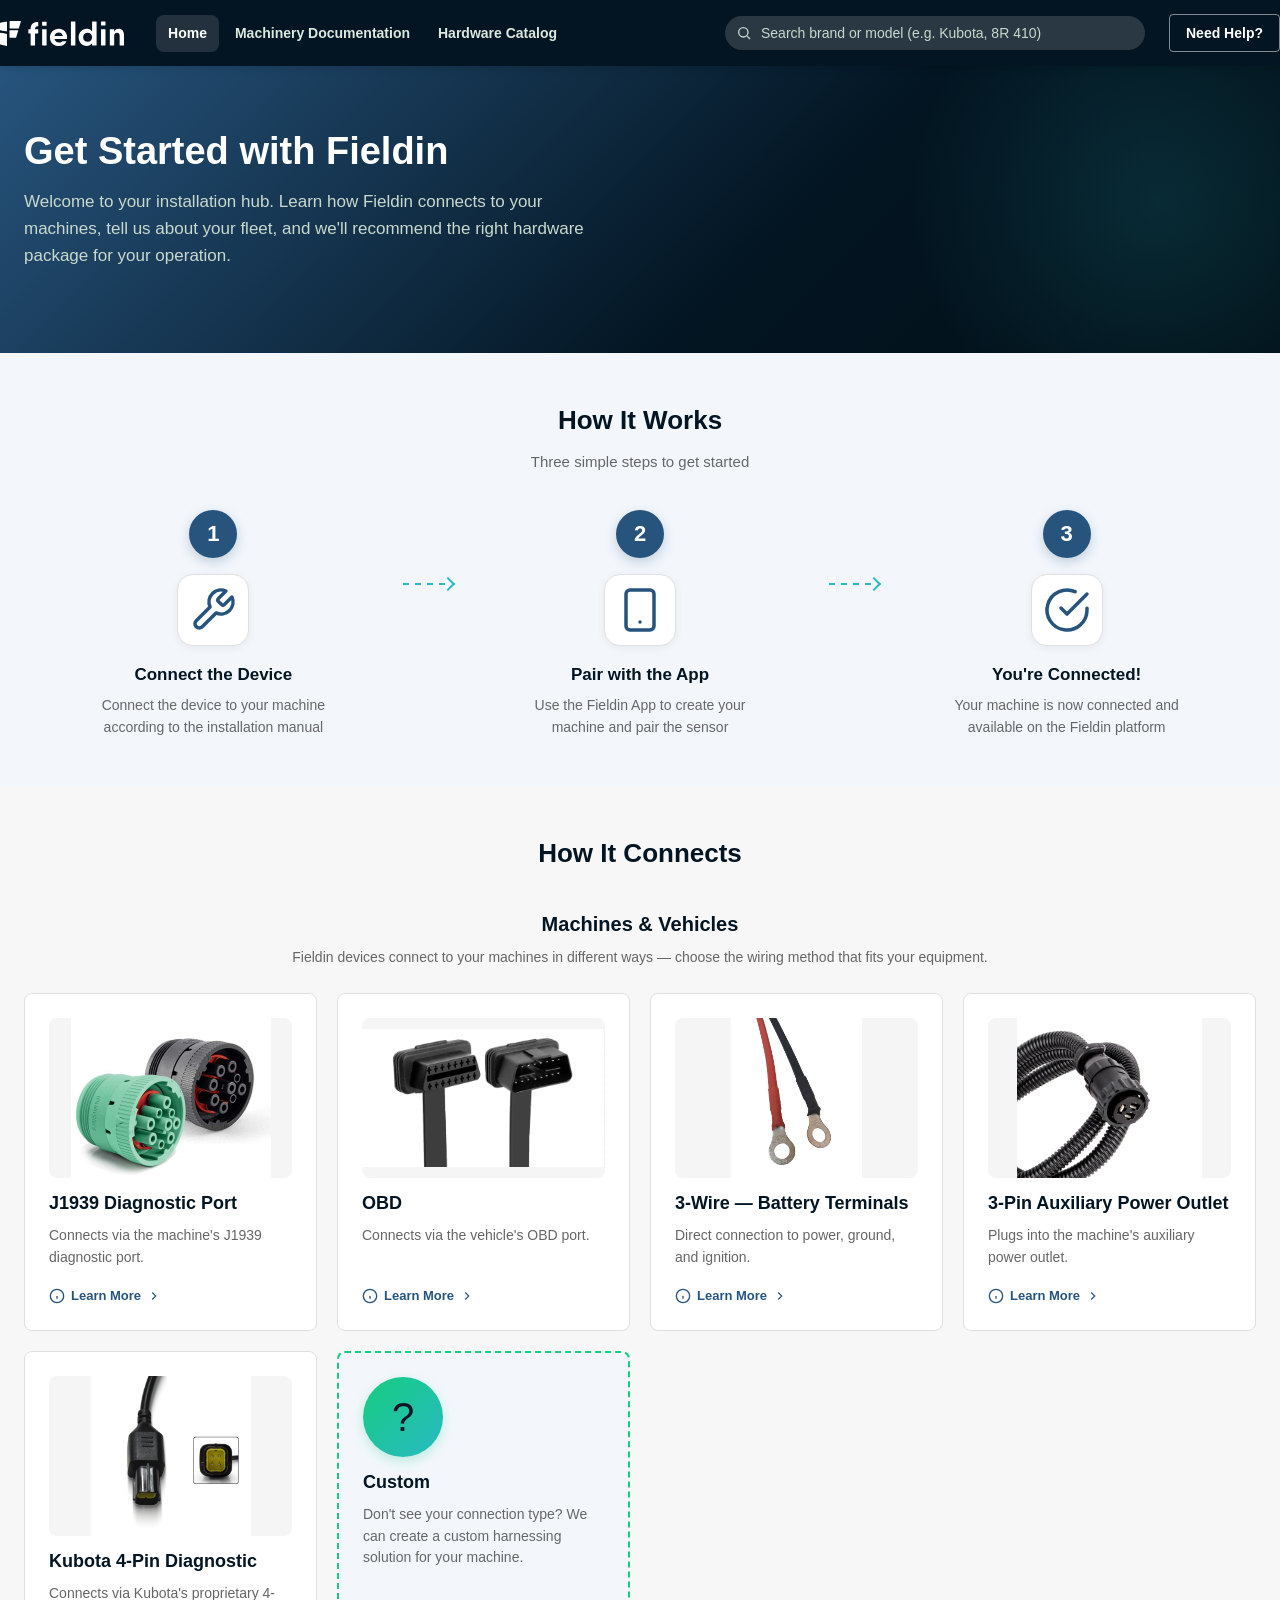
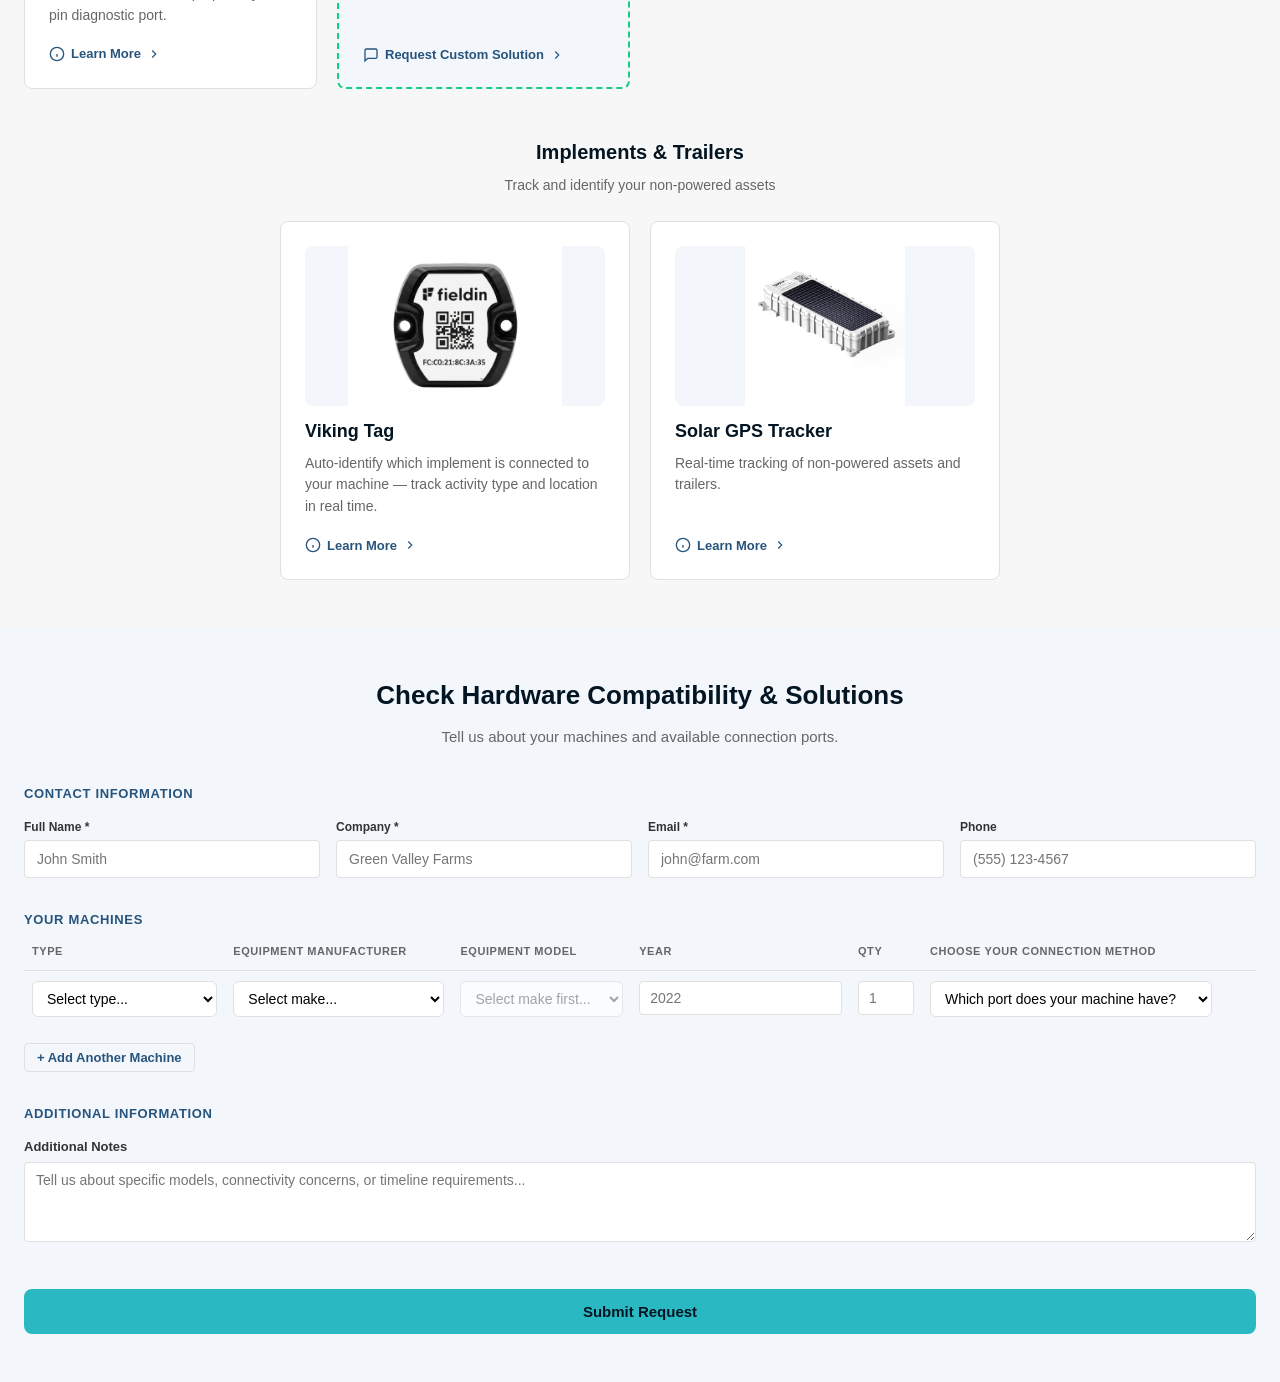
==== index.html @ 09215a30 "Deploy 2026-08-06" ====
<!doctype html>
<html lang="en">
  <head>
    <meta charset="UTF-8" />
    <link rel="icon" type="image/svg+xml" href="/favicon.svg" />
    <meta name="viewport" content="width=device-width, initial-scale=1.0" />
    <title>Fieldin Self-Service Installation Portal</title>
    <script type="module" crossorigin src="/assets/index-wbf72F1X.js"></script>
    <link rel="stylesheet" crossorigin href="/assets/index-AJ3WdPiN.css">
  </head>
  <body>
    <div id="root"></div>
  </body>
</html>
---- assets/index-AJ3WdPiN.css ----
:root{--green-900:#031522;--green-700:#27547d;--green-600:#234769;--green-500:#15cd80;--green-100:#f3f7fc;--amber-500:#2ab9c3;--amber-600:#1f98a1;--on-accent:#031522;--bg:#f7f7f7;--card:#fff;--border:#e0e0e0;--text:#333;--text-light:#666;--danger:#f74d56;--warning-bg:#fdecd3;--warning-border:#f6b34e;--warning-text:#523c1a;--success-bg:#e5fcf3;--neutral-tag-bg:#f0f0f0;--neutral-tag-text:#4d4d4d;--radius:4px;--pill-radius:12px;--page-max-width:1500px;--font-book:"LL Circular Book Web", -apple-system, BlinkMacSystemFont, "Segoe UI", Roboto, Helvetica, Arial, sans-serif;--font-medium:"LL Circular Medium Web", -apple-system, BlinkMacSystemFont, "Segoe UI", Roboto, Helvetica, Arial, sans-serif;--font-bold:"LL Circular Bold Web", -apple-system, BlinkMacSystemFont, "Segoe UI", Roboto, Helvetica, Arial, sans-serif}*{box-sizing:border-box}body{font-family:var(--font-book);background:var(--bg);color:var(--text);margin:0;line-height:1.5}h1,h2,h3,h4{font-family:var(--font-bold)}a{color:inherit;text-decoration:none}img,svg{max-width:100%;display:block}button{font-family:var(--font-medium);cursor:pointer}.container{max-width:var(--page-max-width);width:100%;margin:0 auto;padding:0 24px}.hero-inner{max-width:var(--page-max-width);margin:0 auto}header.site{z-index:50;background:var(--green-900);color:#fff;position:sticky;top:0;box-shadow:0 2px 8px #0000001f}.site-bar{align-items:center;gap:24px;padding:14px 0;display:flex}.logo{letter-spacing:.2px;white-space:nowrap;cursor:pointer;align-items:center;gap:10px;font-size:19px;font-weight:700;display:flex}.logo .logo-mark{flex:none;width:auto;height:25px}.logo-subtitle{opacity:.75;font-size:14px;font-weight:400}.nav-links{flex:none;gap:4px;margin-left:8px;display:flex}.nav-links a{color:#dce9df;border-radius:8px;padding:8px 12px;font-size:14px;font-weight:600}.nav-links a:hover,.nav-links a.active{color:#fff;background:#ffffff1f}.site-search{flex:1;max-width:420px;margin-left:auto;position:relative}.site-search input{color:#fff;background:#ffffff26;border:none;border-radius:20px;width:100%;padding:9px 14px 9px 36px;font-size:14px}.site-search input::placeholder{color:#c9d9cd}.site-search input:focus{outline:2px solid var(--amber-500);color:var(--text);background:#fff}.site-search svg{stroke:#c9d9cd;width:16px;height:16px;position:absolute;top:9px;left:11px}.btn{border-radius:var(--radius);border:none;align-items:center;gap:6px;padding:10px 16px;font-size:14px;font-weight:700;display:inline-flex}.btn-primary{background:var(--amber-500);color:var(--on-accent)}.btn-primary:hover{background:var(--amber-600)}.btn-outline{color:#fff;background:0 0;border:1.5px solid #ffffff80}.btn-outline:hover{background:#ffffff1f}.btn-secondary{background:var(--green-100);color:var(--green-900)}.btn-secondary:hover{background:#d4ebdd}.btn-ghost{color:var(--green-700);border:1.5px solid var(--border);background:0 0}.btn-ghost:hover{background:var(--green-100)}.btn-sm{padding:6px 12px;font-size:13px}.btn-block{justify-content:center;width:100%}main{min-height:70vh}.hero{background:linear-gradient(135deg, var(--green-700), var(--green-900));color:#fff;padding:52px 0 40px}.hero h1{margin:0 0 10px;font-size:32px}.hero p{color:#dce9df;max-width:640px;margin:0 0 22px;font-size:16px}.chip-row{flex-wrap:wrap;gap:8px;margin-top:22px;display:flex}.chip{color:#fff;cursor:pointer;background:#ffffff24;border:1px solid #ffffff4d;border-radius:20px;padding:7px 14px;font-size:13px;font-weight:600}.chip.active{background:var(--amber-500);color:var(--on-accent);border-color:var(--amber-500)}.chip:hover{background:#ffffff3d}.chip.active:hover{background:var(--amber-600)}.filters-section{padding:22px 0 6px}.filter-group{margin-bottom:14px}.filter-label{text-transform:uppercase;letter-spacing:.06em;color:var(--text-light);margin-bottom:8px;font-size:12px;font-weight:700}.chip-row-light{flex-wrap:wrap;gap:8px;display:flex}.chip-light{background:var(--neutral-tag-bg);border:1px solid var(--border);color:var(--text);cursor:pointer;border-radius:20px;padding:7px 14px;font-size:13px;font-weight:600}.chip-light.active{background:var(--green-700);color:#fff;border-color:var(--green-700)}.chip-light:hover{background:#e0e0e0}.chip-light.active:hover{background:var(--green-600)}.result-count{color:var(--text-light);margin:6px 0 16px;font-size:14px}.grid{grid-template-columns:repeat(auto-fill,minmax(240px,1fr));gap:18px;width:100%;padding-bottom:48px;display:grid}.card{background:var(--card);border:1px solid var(--border);border-radius:var(--radius);flex-direction:column;transition:box-shadow .15s,transform .15s;display:flex;overflow:hidden}.card:hover{transform:translateY(-2px);box-shadow:0 6px 18px #173c2a1f}.card-img{background:var(--green-100);padding:10px}.card-img img,.m-hero-img img,.diagram-box img{border-radius:calc(var(--radius) - 2px);object-fit:cover;width:100%;height:auto}.card-img img{max-height:160px}.card-body{flex-direction:column;flex:1;gap:8px;padding:14px 16px 16px;display:flex}.brand-cat{flex-wrap:wrap;gap:6px;display:flex}.badge{border-radius:var(--pill-radius);background:var(--green-100);color:var(--green-700);padding:3px 9px;font-size:11px;font-weight:700;display:inline-block}.badge.cat{background:var(--neutral-tag-bg);color:var(--neutral-tag-text)}.card h3{margin:2px 0 0;font-size:16.5px}.card .years{color:var(--text-light);font-size:13px}.unit-icons{color:var(--text-light);gap:10px;margin-top:2px;font-size:12px;display:flex}.unit-icons span{align-items:center;gap:4px;display:flex}.card-cta{margin-top:auto;padding-top:8px}.empty-state{text-align:center;color:var(--text-light);padding:60px 20px}.breadcrumb{color:var(--text-light);padding:16px 0 0;font-size:13px}.breadcrumb a:hover{color:var(--green-700);text-decoration:underline}.m-hero{flex-wrap:wrap;gap:28px;padding:20px 0 8px;display:flex}.m-hero-img{background:var(--green-100);border-radius:var(--radius);flex:0 0 320px;padding:14px}.m-hero-info{flex:1;min-width:280px}.m-hero-info h1{margin:6px 0 4px;font-size:28px}.m-hero-info .sub{color:var(--text-light);margin-bottom:14px;font-size:14px}.spec-table{border-collapse:collapse;width:100%;font-size:14px}.spec-table td{border-bottom:1px solid var(--border);padding:6px 0}.spec-table td:first-child{color:var(--text-light);width:44%}.spec-table td:last-child{font-weight:600}.wizard{margin:30px 0 4px}.wizard-steps{align-items:flex-start;display:flex}.wizard-step{flex-direction:column;flex:1;align-items:center;display:flex;position:relative}.wizard-step.clickable{cursor:pointer}.wizard-step .line{background:var(--border);z-index:1;width:100%;height:2px;position:absolute;top:17px;left:-50%}.wizard-step:first-child .line{display:none}.wizard-step.done .line,.wizard-step.active .line{background:var(--green-700)}.wizard-step .circle{border:2px solid var(--border);width:34px;height:34px;color:var(--text-light);z-index:2;background:#fff;border-radius:50%;justify-content:center;align-items:center;font-size:14px;font-weight:700;transition:background .15s,border-color .15s;display:flex}.wizard-step.done .circle{background:var(--green-700);border-color:var(--green-700);color:#fff}.wizard-step.active .circle{background:var(--amber-500);border-color:var(--amber-500);color:var(--on-accent)}.wizard-step.clickable:hover .circle{box-shadow:0 0 0 4px #27547d26}.wizard-step .label{color:var(--text-light);text-align:center;max-width:130px;font-size:12.5px;font-family:var(--font-medium);margin-top:8px}.wizard-step.active .label,.wizard-step.done .label{color:var(--text);font-weight:700}.wizard-actions{border-top:1px solid var(--border);justify-content:space-between;align-items:center;gap:12px;margin-top:26px;padding-top:18px;display:flex}.complete-banner{background:var(--success-bg);border:1px solid var(--green-500);color:#07442b;border-radius:var(--radius);align-items:center;gap:10px;margin-bottom:18px;padding:13px 16px;font-size:15px;font-weight:700;display:flex}.led-dot{vertical-align:middle;border-radius:50%;width:10px;height:10px;margin-right:7px;display:inline-block}.led-blink{animation:1.1s infinite ledblink}@keyframes ledblink{50%{opacity:.18}}.machine-context{background:var(--card);border:1px solid var(--border);border-radius:var(--radius);flex-wrap:wrap;justify-content:space-between;align-items:center;gap:10px;margin-top:18px;padding:12px 16px;display:flex}.machine-context .mc-info{flex-wrap:wrap;align-items:center;gap:12px;display:flex}.machine-context .mc-thumb{border-radius:var(--radius);background:var(--green-100);flex:none;width:56px;height:56px;overflow:hidden}.machine-context .mc-thumb img{object-fit:cover;width:100%;height:100%;display:block}.machine-context .mc-thumb svg{width:100%;height:100%}.machine-context h2{margin:0;font-size:16px}.machine-context .change-link{color:var(--green-700);border:1.5px solid var(--border);cursor:pointer;background:0 0;border-radius:8px;padding:6px 12px;font-size:13px;font-weight:700}.machine-context .change-link:hover{background:var(--green-100)}.step-panel{padding:24px 0 40px}.step-panel h2{align-items:center;gap:10px;margin:0 0 4px;font-size:20px;display:flex}.step-num{background:var(--green-700);color:#fff;border-radius:50%;flex:none;justify-content:center;align-items:center;width:26px;height:26px;font-size:13px;display:inline-flex}.step-desc{color:var(--text-light);max-width:680px;margin-bottom:18px;font-size:14.5px}.diagram-wrap{flex-wrap:wrap;gap:24px;display:flex}.diagram-box{background:var(--card);border:1px solid var(--border);border-radius:var(--radius);flex:0 0 380px;padding:12px}.diagram-caption{color:var(--text-light);text-align:center;margin-top:6px;font-size:12px}.info-panel{flex:1;min-width:260px}table.detail-tbl{border-collapse:collapse;width:100%;margin-bottom:16px;font-size:14px}table.detail-tbl th{text-align:left;text-transform:uppercase;color:var(--text-light);border-bottom:2px solid var(--border);padding:6px 10px;font-size:12px}table.detail-tbl td{border-bottom:1px solid var(--border);vertical-align:top;padding:9px 10px}.note-box{background:var(--green-100);border-left:4px solid var(--green-700);border-radius:var(--radius);margin-top:10px;padding:10px 14px;font-size:13.5px}.note-box.warn{background:var(--warning-bg);border-left-color:var(--warning-border)}.unit-toggle{gap:8px;margin-bottom:16px;display:flex}.unit-toggle button{border-radius:var(--radius);border:1.5px solid var(--border);color:var(--text-light);background:#fff;padding:9px 16px;font-size:13.5px;font-weight:700}.unit-toggle button.active{background:var(--green-700);border-color:var(--green-700);color:#fff}.mount-cards{grid-template-columns:repeat(auto-fit,minmax(220px,1fr));gap:14px;display:grid}.mount-card{background:var(--card);border:1px solid var(--border);border-radius:var(--radius);padding:14px 16px}.mount-card h4{text-transform:uppercase;color:var(--green-700);letter-spacing:.03em;margin:0 0 6px;font-size:13px}.mount-card p{margin:0;font-size:14px}.cloud-steps{counter-reset:cs;max-width:720px;margin:0;padding:0;list-style:none}.cloud-steps li{counter-increment:cs;border-left:2px solid var(--border);margin-left:14px;padding:0 0 26px 46px;position:relative}.cloud-steps li:last-child{border-left-color:#0000;padding-bottom:0}.cloud-steps li:before{content:counter(cs);background:var(--amber-500);width:28px;height:28px;color:var(--on-accent);border-radius:50%;justify-content:center;align-items:center;font-size:13px;font-weight:800;display:flex;position:absolute;top:0;left:-15px}.cloud-steps h4{margin:0 0 4px;font-size:15px}.cloud-steps p{color:var(--text-light);margin:0;font-size:14px}.issues-list{flex-direction:column;gap:10px;margin:14px 0 20px;display:flex}.issue-item{background:var(--card);border:1px solid var(--border);border-radius:var(--radius);padding:12px 14px;font-size:14px}.issue-item .meta{color:var(--text-light);margin-top:4px;font-size:12px}.issue-tag{border-radius:var(--pill-radius);background:var(--warning-bg);color:var(--warning-text);margin-right:6px;padding:2px 8px;font-size:11px;font-weight:700;display:inline-block}.overlay{z-index:100;background:#141e1480;justify-content:center;align-items:flex-start;padding:40px 16px;display:none;position:fixed;inset:0;overflow:auto}.overlay.open{display:flex}.modal{background:#fff;border-radius:8px;width:100%;max-width:520px;padding:26px 28px 28px;position:relative}.modal h3{margin:0 0 4px;font-size:19px}.modal .sub{color:var(--text-light);margin-bottom:18px;font-size:13.5px}.form-row{margin-bottom:14px}.form-row label{color:var(--text);margin-bottom:5px;font-size:13px;font-weight:700;display:block}.form-row select,.form-row input,.form-row textarea{border:1.5px solid var(--border);border-radius:var(--radius);width:100%;padding:9px 11px;font-family:inherit;font-size:14px}.form-row textarea{resize:vertical;min-height:80px}.modal-actions{justify-content:flex-end;gap:10px;margin-top:20px;display:flex}.close-x{color:var(--text-light);cursor:pointer;background:0 0;border:none;font-size:20px;position:absolute;top:16px;right:18px}.success-banner{background:var(--success-bg);border:1px solid var(--green-500);color:#07442b;border-radius:var(--radius);margin-bottom:14px;padding:10px 14px;font-size:14px}footer{background:var(--green-900);color:#c9d9cd;margin-top:40px;padding:26px 0;font-size:13px}footer .container{flex-wrap:wrap;justify-content:space-between;gap:10px;display:flex}.page-title-row{flex-wrap:wrap;justify-content:space-between;align-items:center;gap:12px;padding:24px 0 10px;display:flex}.page-title-row h1{margin:0;font-size:24px}@keyframes marker-pulse{0%,to{r:6;opacity:1}50%{r:10;opacity:.5}}.marker-dot{animation:1.5s ease-in-out infinite marker-pulse}.hw-hero{background:linear-gradient(135deg, var(--green-700), var(--green-900));color:#fff;padding:36px 0 28px}.hw-hero-row{justify-content:space-between;align-items:flex-start;gap:16px;display:flex}.hw-hero h1{margin:0 0 6px;font-size:28px}.hw-hero p{color:#c9d9cd;margin:0;font-size:15px}.hw-badge-internal{color:#fff;border-radius:var(--pill-radius);letter-spacing:.08em;text-transform:uppercase;background:#c0392b;flex:none;padding:4px 12px;font-size:11px;font-weight:800}.hw-badge-internal-sm{color:#fff;border-radius:var(--pill-radius);vertical-align:middle;letter-spacing:.04em;background:#c0392b;margin-left:6px;padding:2px 5px;font-size:9px;font-weight:800}.hw-hero-badges{flex:none;align-items:center;gap:10px;display:flex}.hw-edit-toggle{border-radius:var(--pill-radius);color:#dce9df;letter-spacing:.02em;background:#ffffff1a;border:1.5px solid #ffffff59;align-items:center;gap:6px;padding:5px 12px;font-size:12px;font-weight:700;transition:background .15s,border-color .15s,color .15s;display:inline-flex}.hw-edit-toggle svg{flex:none;width:14px;height:14px}.hw-edit-toggle:hover{color:#fff;background:#fff3;border-color:#ffffff80}.hw-edit-toggle-active{background:var(--amber-500);border-color:var(--amber-500);color:var(--on-accent)}.hw-edit-toggle-active:hover{background:var(--amber-600);border-color:var(--amber-600);color:var(--on-accent)}.hw-edit-mode-hint{color:var(--amber-600);font-weight:600}.hw-edit-select,.hw-edit-input{border:1.5px solid var(--border);border-radius:var(--radius);width:100%;max-width:100%;color:var(--text);background:#fff;padding:5px 8px;font-family:inherit;font-size:13px;font-weight:600}.hw-edit-select:focus,.hw-edit-input:focus{outline:2px solid var(--amber-500);border-color:var(--amber-500)}.hw-edit-select{cursor:pointer;padding-right:24px}.hw-edit-multi{flex-direction:column;gap:8px;display:flex}.hw-edit-multi-tags{min-height:24px}.hw-edit-multi-empty{color:var(--text-light);font-size:12px;font-style:italic;font-weight:500}.hw-edit-multi-options{border:1.5px solid var(--border);border-radius:var(--radius);background:#fff;flex-direction:column;gap:4px;padding:8px 10px;display:flex}.hw-edit-multi-option{color:var(--text);cursor:pointer;align-items:center;gap:8px;padding:2px 0;font-size:12px;font-weight:600;display:flex}.hw-edit-multi-option input[type=checkbox]{width:14px;height:14px;accent-color:var(--green-700);cursor:pointer;flex:none;margin:0}.hw-detail-field-value .hw-edit-select,.hw-detail-field-value .hw-edit-input{width:100%;max-width:100%;font-weight:600}.hw-filters{flex-wrap:wrap;align-items:flex-end;gap:18px;padding:20px 0 8px;display:flex}.hw-filter-group{flex-direction:column;gap:6px;display:flex}.hw-search-wrap{min-width:220px;position:relative}.hw-search-wrap svg{width:16px;height:16px;color:var(--text-light);position:absolute;top:9px;left:10px}.hw-search-wrap input{border:1.5px solid var(--border);background:#fff;border-radius:20px;width:100%;padding:8px 12px 8px 34px;font-family:inherit;font-size:13px}.hw-search-wrap input:focus{outline:2px solid var(--amber-500);border-color:var(--amber-500)}.hw-stats-row{flex-wrap:wrap;gap:14px;padding:6px 0 18px;display:flex}.hw-stat-card{background:var(--card);border:1px solid var(--border);border-radius:var(--radius);text-align:center;min-width:130px;padding:12px 20px}.hw-stat-value{font-family:var(--font-bold);color:var(--green-900);font-size:26px;line-height:1.2}.hw-stat-green{color:#15cd80}.hw-stat-teal{color:var(--amber-500)}.hw-stat-label{color:var(--text-light);text-transform:uppercase;letter-spacing:.04em;margin-top:2px;font-size:12px;font-weight:600}.hw-catalog-section{margin-bottom:40px}.hw-catalog-section:last-child{margin-bottom:48px}.hw-section-header{border-bottom:2px solid var(--border);align-items:center;gap:12px;margin:0 0 16px;padding-bottom:12px;display:flex}.hw-section-icon{background:var(--green-100);border-radius:8px;flex:none;justify-content:center;align-items:center;width:36px;height:36px;font-size:18px;display:flex}.hw-section-icon-img{object-fit:contain;filter:brightness(0)saturate()invert(24%)sepia(42%)saturate(1200%)hue-rotate(176deg)brightness(92%)contrast(95%);width:24px;height:24px}.hw-section-title{color:var(--green-900);flex:1;margin:0;font-size:20px}.hw-section-count{color:var(--text-light);flex:none;font-size:13px;font-weight:600}.hw-table-wrap{-webkit-overflow-scrolling:touch;width:100%;padding-bottom:0;overflow-x:auto}.hw-table{border-collapse:collapse;background:var(--card);border:1px solid var(--border);border-radius:var(--radius);table-layout:fixed;width:100%;font-size:14px}.hw-table thead th{text-align:left;text-transform:uppercase;letter-spacing:.05em;color:var(--text-light);border-bottom:2px solid var(--border);background:var(--green-100);white-space:nowrap;padding:10px 12px;font-size:11px;font-weight:700}.hw-th-product{width:28%}.hw-th-caps{width:22%}.hw-th-actions{width:70px}.hw-product-row{cursor:pointer;transition:background .12s}.hw-product-row:hover{background:var(--green-100)}.hw-product-row.hw-expanded{background:#f0f6fb}.hw-product-row td{border-bottom:1px solid var(--border);vertical-align:middle;padding:10px 12px}.hw-td-product{width:28%}.hw-td-caps{width:22%}.hw-td-actions{width:70px}.hw-td-power{color:var(--text-light);font-size:13px}.hw-td-suitable-for{vertical-align:top}.hw-td-price{white-space:nowrap;font-weight:700}.hw-product-cell{align-items:center;gap:10px;display:flex}.hw-thumb{background:var(--green-100);border-radius:6px;flex:none;justify-content:center;align-items:center;width:40px;height:40px;display:flex;overflow:hidden}.hw-thumb img{object-fit:cover;width:100%;height:100%}.hw-thumb-fallback{border-radius:6px;justify-content:center;align-items:center;width:100%;height:100%;font-size:18px;display:flex}.hw-thumb-fallback-hidden{display:none!important}.hw-product-icon{border-radius:8px;flex:none;justify-content:center;align-items:center;width:38px;height:38px;font-size:18px;display:flex}.hw-product-name{font-family:var(--font-bold);white-space:nowrap;font-size:14px}.hw-product-subtitle{color:var(--text-light);white-space:nowrap;font-size:12px}.hw-expand-arrow{color:var(--text-light);flex:none;margin-left:auto;font-size:14px;transition:transform .15s}.hw-expand-arrow.hw-open{transform:rotate(90deg)}.hw-status-production{color:#0d6e3a;background:#d4f5e2}.hw-status-beta{color:#1a5ea8;background:#d4e8fb}.hw-status-prototype{color:#8a5e1c;background:#fde8c8}.hw-status-discontinued{color:#666;background:#e8e8e8}.hw-status-coming{color:#6b3fa0;background:#ece0f8}.hw-ss-yes{color:#0d6e3a;background:#d4f5e2}.hw-ss-partial{color:#8a5e1c;background:#fde8c8}.hw-ss-no{color:#a33;background:#fdd}.hw-ss-neutral{color:#666;background:#e8e8e8}.hw-ss-future{color:#1a5ea8;background:#d4e8fb}.hw-cap-tags{flex-wrap:wrap;gap:4px;display:flex}.hw-cap-tag{border-radius:var(--pill-radius);background:var(--neutral-tag-bg);color:var(--neutral-tag-text);white-space:nowrap;padding:2px 7px;font-size:11px;display:inline-block}.hw-cap-more{color:var(--green-700);padding:2px 4px;font-size:11px;font-weight:700}.hw-action-btn{border-radius:var(--radius);border:1px solid var(--border);background:#fff;justify-content:center;align-items:center;width:28px;height:28px;margin-right:4px;transition:background .12s;display:inline-flex}.hw-action-btn:hover{background:var(--green-100)}.hw-action-btn svg{width:14px;height:14px}.hw-empty-row{text-align:center;color:var(--text-light);font-size:15px;padding:48px 20px!important}.hw-empty-row-compact{font-size:14px;padding:24px 20px!important}.hw-detail-row td{border-bottom:2px solid var(--green-700);padding:0!important}.hw-detail-panel{background:var(--card);border-top:1px solid var(--border);gap:28px;padding:24px 28px 28px;display:flex}.hw-detail-photos{flex:none;gap:16px;display:flex}.hw-detail-photo-slot{flex-direction:column;align-items:center;gap:8px;width:200px;display:flex}.hw-detail-photo-slot .hw-detail-image{flex:0 0 200px;width:200px;height:200px}.hw-detail-photo-slot .hw-edit-input{width:100%;font-size:12px}.hw-detail-photo-label{font-size:12px;font-family:var(--font-medium);color:var(--text-muted,#5a7260);text-align:center}.hw-detail-image-placeholder{border:2px dashed var(--border);background:var(--green-50,#f4f8f5);color:var(--text-muted,#5a7260);text-align:center;justify-content:center;align-items:center;padding:12px;font-size:13px;display:flex}.hw-detail-image{border-radius:calc(var(--radius) * 2);background:var(--green-100);border:1px solid var(--border);flex:0 0 220px;width:220px;height:220px;position:relative;overflow:hidden;box-shadow:0 2px 8px #0315220f}.hw-detail-image img{object-fit:contain;width:100%;height:100%;padding:8px}.hw-detail-image-empty{justify-content:center;align-items:center;font-size:56px;display:flex}.hw-detail-image-zoom{border-radius:var(--radius);color:#fff;opacity:0;pointer-events:none;background:#031522a6;justify-content:center;align-items:center;width:28px;height:28px;font-size:14px;transition:opacity .15s;display:flex;position:absolute;bottom:8px;right:8px}.hw-detail-image-clickable:hover .hw-detail-image-zoom{opacity:1}.hw-detail-content{flex-direction:column;flex:1;gap:20px;min-width:0;display:flex}.hw-detail-edit-header{background:var(--green-100);border:1px solid var(--border);border-radius:calc(var(--radius) * 2);grid-template-columns:1fr 200px;gap:16px 24px;padding:16px 18px;display:grid}.hw-detail-sections{grid-template-columns:repeat(2,minmax(0,1fr));gap:16px 20px;display:grid}.hw-detail-section{background:var(--green-100);border:1px solid var(--border);border-radius:calc(var(--radius) * 2);padding:16px 18px}.hw-detail-section-title{border-bottom:1px solid var(--border);font-size:11px;font-weight:700;font-family:var(--font-medium);text-transform:uppercase;letter-spacing:.08em;color:var(--green-700);margin:0 0 14px;padding-bottom:8px}.hw-detail-section-fields{flex-direction:column;gap:12px;display:flex}.hw-detail-field{flex-direction:column;gap:4px;display:flex}.hw-detail-field-label{color:var(--text-light);font-size:12px;line-height:1.3}.hw-detail-field-value{color:var(--text);font-size:13px;font-weight:600;line-height:1.4}.hw-detail-field-value .hw-tag-list{margin-top:2px}.hw-detail-path{color:var(--text-light);word-break:break-all;font-size:12px}.hw-detail-grid{flex-direction:column;flex:1;gap:16px;min-width:280px;display:flex}.hw-detail-section p{margin:0;font-size:14px;line-height:1.6}.hw-tag-list{flex-wrap:wrap;align-items:center;gap:6px;display:flex}.hw-tag{border-radius:var(--pill-radius);background:var(--green-100);color:var(--green-700);white-space:nowrap;align-items:center;padding:4px 10px;font-size:12px;font-weight:600;display:inline-flex}.hw-tag-usecase{color:#6b3fa0;background:#ece0f8}.hw-tag-canbus{color:#1d4ed8;background:#dbeafe}.hw-canbus-check{color:#0d6e3a;justify-content:center;align-items:center;font-size:18px;font-weight:700;line-height:1;display:inline-flex}.hw-ss-notes{color:var(--text-light);margin-top:6px;font-size:13px;line-height:1.5;display:block}.landing-hero{background:linear-gradient(135deg, var(--green-700) 0%, var(--green-900) 60%, #021018 100%);color:#fff;padding:64px 24px 56px;position:relative;overflow:hidden}.landing-hero:before{content:"";pointer-events:none;background:radial-gradient(circle,#2ab9c326 0%,#0000 70%);width:500px;height:500px;position:absolute;top:-40%;right:-10%}.landing-hero-inner{max-width:720px;position:relative}.landing-hero-badge{color:var(--amber-500);letter-spacing:.06em;text-transform:uppercase;background:#2ab9c333;border:1px solid #2ab9c366;border-radius:20px;margin-bottom:18px;padding:6px 14px;font-size:12px;font-weight:700;display:inline-block}.landing-hero h1{margin:0 0 14px;font-size:38px;line-height:1.15}.landing-hero p{color:#c9d9cd;max-width:560px;margin:0 0 28px;font-size:17px;line-height:1.6}.landing-hero-cta{border-radius:8px;padding:14px 28px;font-size:15px}.how-it-works-section{background:var(--green-100);margin:0 -24px;padding:48px 24px}.how-it-works-flow{justify-content:center;align-items:flex-start;gap:0;width:100%;margin:0 auto;display:flex}.how-it-works-step{text-align:center;flex:1;min-width:0;padding:0 12px}.how-it-works-step-badge{background:var(--green-700);color:#fff;width:48px;height:48px;font-size:22px;font-weight:700;font-family:var(--font-medium);border-radius:50%;justify-content:center;align-items:center;margin-bottom:16px;display:inline-flex;box-shadow:0 4px 12px #27547d40}.how-it-works-step-icon{border:1px solid var(--border);width:72px;height:72px;color:var(--green-700);background:#fff;border-radius:16px;justify-content:center;align-items:center;margin:0 auto 16px;display:flex;box-shadow:0 2px 8px #0315220f}.how-it-works-step-title{color:var(--green-900);margin:0 0 8px;font-size:17px;font-weight:700}.how-it-works-step-desc{color:var(--text-light);margin:0;max-width:240px;margin-inline:auto;font-size:14px;line-height:1.55}.how-it-works-connector{background:repeating-linear-gradient(to right, var(--amber-500) 0, var(--amber-500) 6px, transparent 6px, transparent 12px);flex:0 0 48px;align-self:center;height:2px;margin-top:-80px;position:relative}.how-it-works-connector:after{content:"";border-right:2px solid var(--amber-500);border-bottom:2px solid var(--amber-500);width:8px;height:8px;position:absolute;top:50%;right:-2px;transform:translateY(-50%)rotate(-45deg)}.landing-section{padding:48px 0}.landing-section-header{text-align:center;max-width:600px;margin:0 auto 36px}.landing-section-header h2{color:var(--green-900);margin:0 0 10px;font-size:26px}.landing-section-header p{color:var(--text-light);margin:0;font-size:15px;line-height:1.55}.landing-subsection{margin-bottom:48px}.landing-subsection:last-child{margin-bottom:0}.landing-subsection-header{text-align:center;max-width:720px;margin:0 auto 24px}.landing-subsection-header h3{color:var(--green-900);margin:0 0 8px;font-size:20px}.landing-subsection-header p{color:var(--text-light);margin:0;font-size:14px;line-height:1.55}.how-it-connects-section{padding-bottom:48px}.install-options-grid{grid-template-columns:repeat(auto-fit,minmax(260px,1fr));gap:20px;width:100%;display:grid}.install-option-card{background:var(--card);border:1px solid var(--border);border-radius:8px;flex-direction:column;padding:24px;transition:box-shadow .2s,transform .2s;display:flex}.install-option-card:hover{transform:translateY(-3px);box-shadow:0 8px 24px #0315221a}.install-option-icon{margin-bottom:12px;font-size:32px}.install-option-photo{background:#f5f5f5;border-radius:8px;justify-content:center;align-items:center;width:100%;max-height:160px;margin-bottom:12px;display:flex;overflow:hidden}.install-option-photo img{object-fit:contain;width:100%;height:160px}.install-option-photo-clickable{cursor:zoom-in;transition:opacity .15s}.install-option-photo-clickable:hover{opacity:.85}.install-option-card h3{color:var(--green-900);margin:0 0 8px;font-size:18px}.install-option-desc{color:var(--text-light);flex:1;margin:0 0 14px;font-size:14px;line-height:1.55}.install-option-learn-more{color:var(--green-700);align-items:center;gap:6px;margin-top:auto;padding-top:4px;font-size:13px;font-weight:600;transition:color .15s,gap .15s;display:inline-flex}.install-option-learn-more:hover{color:var(--amber-600)}.install-option-learn-more svg:last-child{transition:transform .15s}.install-option-learn-more:hover svg:last-child{transform:translate(2px)}.install-option-card--custom{background:var(--green-100);border:2px dashed var(--green-500)}.install-option-card--custom:hover{border-color:var(--amber-500);box-shadow:0 8px 24px #15cd8026}.install-option-custom-icon{background:linear-gradient(135deg, var(--green-500) 0%, var(--amber-500) 100%);border-radius:50%;justify-content:center;align-items:center;width:80px;height:80px;margin-bottom:12px;display:flex;box-shadow:0 4px 12px #15cd8040}.install-option-custom-icon span{font-family:var(--font-bold);color:var(--green-900);font-size:40px;line-height:1}.install-option-custom-cta{text-align:left;background:0 0;border:none;padding:4px 0 0}.install-option-meta{margin-bottom:12px}.install-option-time{color:var(--green-700);background:var(--green-100);border-radius:20px;align-items:center;gap:6px;padding:5px 10px;font-size:13px;font-weight:600;display:inline-flex}.install-option-best{color:var(--text);margin-bottom:14px;font-size:13px;line-height:1.5}.install-option-best strong{color:var(--green-700)}.install-option-includes{border-top:1px solid var(--border);flex-direction:column;gap:8px;margin:0;padding:14px 0 0;list-style:none;display:flex}.install-option-includes li{color:var(--text);align-items:center;gap:8px;font-size:13px;display:flex}.install-option-includes svg{stroke:var(--green-500);flex:none}.trailers-implements-grid{grid-template-columns:repeat(2,1fr);gap:20px;width:100%;max-width:720px;margin:0 auto;display:grid}.trailers-implements-card{background:var(--card);border:1px solid var(--border);border-radius:8px;flex-direction:column;padding:24px;transition:box-shadow .2s,transform .2s;display:flex}.trailers-implements-card:hover{transform:translateY(-3px);box-shadow:0 8px 24px #0315221a}.trailers-implements-photo{background:var(--green-100);border-radius:8px;justify-content:center;align-items:center;width:100%;max-height:160px;margin-bottom:12px;display:flex;overflow:hidden}.trailers-implements-photo img{object-fit:contain;width:100%;height:160px}.trailers-implements-photo-clickable{cursor:zoom-in;transition:opacity .15s}.trailers-implements-photo-clickable:hover{opacity:.85}.trailers-implements-card h3{color:var(--green-900);margin:0 0 8px;font-size:18px}.trailers-implements-desc{color:var(--text-light);flex:1;margin:0 0 14px;font-size:14px;line-height:1.55}.landing-form-section{background:var(--green-100);margin:0 -24px;padding:48px 24px}.landing-form{width:100%}.landing-form-inner .form-section{margin-bottom:32px}.landing-form-inner .form-section h4{text-transform:uppercase;letter-spacing:.05em;color:var(--green-700);margin:0 0 14px;font-size:13px}.contact-row{grid-template-columns:repeat(4,1fr);gap:16px;display:grid}.contact-row .form-row{margin-bottom:0}.contact-row .form-row label{margin-bottom:4px;font-size:12px}.contact-row .form-row input{padding:10px 12px}.machine-table-wrap{-webkit-overflow-scrolling:touch;margin-bottom:12px;overflow-x:auto}.machine-table{border-collapse:collapse;width:100%;font-size:14px}.machine-table thead th{text-align:left;text-transform:uppercase;letter-spacing:.05em;color:var(--text-light);border-bottom:1px solid var(--border);white-space:nowrap;padding:0 8px 10px;font-size:11px;font-weight:700}.machine-th-qty{width:72px}.machine-th-action{width:36px;padding:0!important}.machine-table tbody tr{border-bottom:1px solid var(--border)}.machine-table tbody tr:last-child{border-bottom:none}.machine-table td{vertical-align:top;padding:10px 8px}.machine-table td input[type=text],.machine-table td input[type=number]{border:1.5px solid var(--border);border-radius:var(--radius);background:#fff;width:100%;padding:8px 10px;font-family:inherit;font-size:14px}.machine-table td input:focus,.machine-table td select:focus{outline:2px solid var(--amber-500);border-color:var(--amber-500)}.machine-table td select{border:1.5px solid var(--border);cursor:pointer;background:#fff;border-radius:6px;width:100%;padding:8px 10px;font-size:14px}.machine-table td input[type=number]{max-width:72px}.ports-inline{flex-wrap:wrap;gap:6px 12px;display:flex}.port-checkbox{color:var(--text);cursor:pointer;white-space:nowrap;align-items:center;gap:5px;font-size:12px;font-weight:500;display:inline-flex}.port-checkbox input{width:14px;height:14px;accent-color:var(--green-700);flex:none;margin:0}.port-checkbox span{line-height:1.3}.machine-td-action{text-align:center;vertical-align:middle;padding-top:10px}.machine-row-remove{border-radius:var(--radius);width:28px;height:28px;color:var(--text-light);background:0 0;border:none;justify-content:center;align-items:center;padding:0;font-size:20px;line-height:1;transition:color .15s,background .15s;display:flex}.machine-row-remove:hover{color:var(--danger);background:#f74d5614}.machine-item-add{margin-top:4px}.landing-submit-btn{border-radius:8px;margin-top:8px;padding:14px;font-size:15px}.form-grid{grid-template-columns:1fr 1fr;gap:0 16px;display:grid}.checkbox-grid{grid-template-columns:repeat(auto-fill,minmax(140px,1fr));gap:10px;display:grid}.checkbox-label,.radio-label{cursor:pointer;border:1.5px solid var(--border);border-radius:var(--radius);background:#fff;align-items:center;gap:8px;padding:8px 12px;font-size:14px;font-weight:500;transition:border-color .15s,background .15s;display:flex}.checkbox-label:hover,.radio-label:hover{border-color:var(--green-700);background:var(--green-100)}.checkbox-label input,.radio-label input{width:16px;height:16px;accent-color:var(--green-700);flex:none;margin:0}.radio-group{flex-wrap:wrap;gap:10px;display:flex}.radio-group-stack{flex-direction:column}.radio-group-stack .radio-label{width:100%}.form-error{color:var(--danger);margin:8px 0 0;font-size:13px;font-weight:600}.landing-success{text-align:center;padding:24px 12px}.landing-success-icon{background:var(--success-bg);border:2px solid var(--green-500);color:#07442b;border-radius:50%;justify-content:center;align-items:center;width:64px;height:64px;margin:0 auto 20px;font-size:28px;font-weight:800;display:flex}.landing-success h3{color:var(--green-900);margin:0 0 10px;font-size:22px}.landing-success p{color:var(--text-light);max-width:440px;margin:0 auto 24px;font-size:15px;line-height:1.6}.landing-links-section{padding-bottom:24px}.landing-quick-links{flex-direction:column;gap:12px;width:100%;display:flex}.landing-quick-link{border:1px solid var(--border);background:var(--card);border-radius:8px;align-items:center;gap:16px;padding:18px 20px;transition:box-shadow .15s,border-color .15s,transform .15s;display:flex}.landing-quick-link:hover{transform:translate(4px);box-shadow:0 4px 12px #03152214}.landing-quick-link-primary{border-color:var(--green-700);background:linear-gradient(135deg, #fff, var(--green-100))}.landing-quick-link-primary strong{color:var(--green-900)}.landing-quick-link-subtle{opacity:.85}.landing-quick-link-subtle:hover{opacity:1}.landing-quick-link-icon{flex:none;font-size:24px}.landing-quick-link div{flex-direction:column;flex:1;gap:2px;display:flex}.landing-quick-link strong{font-size:15px}.landing-quick-link span{color:var(--text-light);font-size:13px}.landing-quick-link svg{stroke:var(--text-light);flex:none}.landing-quick-link-primary svg{stroke:var(--green-700)}.connect-detail-page{padding:24px 0 48px}.connect-detail-back{color:var(--green-700);align-items:center;gap:4px;margin-bottom:24px;font-size:14px;font-weight:600;transition:color .15s;display:inline-flex}.connect-detail-back:hover{color:var(--amber-600);text-decoration:underline}.connect-detail-header{flex-wrap:wrap;align-items:flex-start;gap:32px;margin-bottom:48px;display:flex}.connect-detail-hero-image{background:var(--green-100);border:1px solid var(--border);border-radius:8px;flex:0 0 320px;justify-content:center;align-items:center;max-width:100%;padding:16px;display:flex}.connect-detail-hero-image img{object-fit:contain;width:100%;max-height:220px}.connect-detail-header-text{flex:1;min-width:280px}.connect-detail-header-text h1{color:var(--green-900);margin:0 0 14px;font-size:28px}.connect-detail-overview{color:var(--text-light);margin:0;font-size:15px;line-height:1.65}.connect-detail-install{color:var(--text);margin:12px 0 0;font-size:15px;line-height:1.55}.connect-detail-install strong{color:var(--green-700)}.connect-detail-section h2{color:var(--green-900);margin:0 0 8px;font-size:22px}.connect-detail-section-desc{color:var(--text-light);margin:0 0 24px;font-size:14px;line-height:1.55}.connect-detail-locations-grid{grid-template-columns:repeat(auto-fit,minmax(260px,1fr));gap:20px;width:100%;display:grid}.connect-detail-location-card{background:var(--card);border:1px solid var(--border);border-radius:8px;flex-direction:column;padding:20px;transition:box-shadow .2s;display:flex}.connect-detail-location-card:hover{box-shadow:0 6px 18px #03152214}.connect-detail-photo-placeholder{border:1px dashed var(--border);height:140px;color:var(--text-light);background:#f0f4f8;border-radius:8px;flex-direction:column;justify-content:center;align-items:center;gap:8px;margin-bottom:14px;display:flex}.connect-detail-photo-placeholder span{font-size:12px;font-weight:600}.connect-detail-photos{flex-direction:column;gap:12px;margin-bottom:14px;display:flex}.connect-detail-photos--dual{flex-direction:row;align-items:stretch}.connect-detail-photo{border:1px solid var(--border);cursor:zoom-in;background:#f0f4f8;border-radius:8px;width:100%;padding:0;transition:box-shadow .2s;display:block;overflow:hidden}.connect-detail-photo:hover{box-shadow:0 4px 12px #0315221f}.connect-detail-photo img{object-fit:cover;width:100%;height:140px;display:block}.connect-detail-photo--main{flex:1.2}.connect-detail-photo--main img{height:160px}.connect-detail-photo-port{flex-direction:column;flex:1;gap:6px;min-width:0;display:flex}.connect-detail-photo-label{text-transform:uppercase;letter-spacing:.04em;color:var(--text-light);font-size:11px;font-weight:600}.connect-detail-location-card h3{color:var(--green-900);margin:0 0 8px;font-size:16px}.connect-detail-location-text{color:var(--text-light);margin:0;font-size:14px;line-height:1.55}.connect-detail-location-text strong{color:var(--text)}.connect-detail-page--implement{padding:32px 0 64px}.connect-detail-header--implement{align-items:center;gap:48px;margin-bottom:56px}.connect-detail-hero-image--implement{background:linear-gradient(145deg, var(--green-100) 0%, #f8faf9 100%);border:none;border-radius:12px;flex:0 0 380px;padding:32px;box-shadow:0 2px 12px #0315220f}.connect-detail-hero-image--implement img{object-fit:contain;max-height:320px}.connect-detail-page--implement .connect-detail-header-text h1{letter-spacing:-.02em;margin-bottom:16px;font-size:36px}.connect-detail-page--implement .connect-detail-overview{margin-bottom:20px;font-size:16px;line-height:1.7}.connect-detail-install-badge{background:var(--green-100);border-left:3px solid var(--green-700);border-radius:8px;flex-direction:column;gap:4px;padding:14px 20px;display:inline-flex}.connect-detail-install-label{text-transform:uppercase;letter-spacing:.06em;color:var(--green-700);font-size:11px;font-weight:600}.connect-detail-install-value{color:var(--green-900);font-size:16px;font-weight:600}.connect-detail-page--implement .connect-detail-section h2{margin-bottom:28px;font-size:24px}.connect-detail-locations-grid--implement{grid-template-columns:repeat(2,1fr);gap:28px}.connect-detail-location-card--implement{border:1px solid var(--border);border-radius:12px;padding:0;overflow:hidden}.connect-detail-location-card--implement:hover{box-shadow:0 8px 24px #0315221a}.connect-detail-photo--install{cursor:zoom-in;border:none;border-radius:0}.connect-detail-photo--install img{object-fit:cover;height:340px}.connect-detail-photo--install:hover{box-shadow:none}.connect-detail-photo--install:hover img{opacity:.92}.connect-detail-photo-placeholder--install{border:none;border-bottom:1px dashed var(--border);border-radius:0;height:340px;margin-bottom:0}.connect-detail-location-card--implement h3{color:var(--green-900);margin:0;padding:20px 24px 8px;font-size:18px}.connect-detail-location-card--implement .connect-detail-location-text{padding:0 24px 24px;font-size:15px;line-height:1.6}@media (width<=760px){.site-bar{flex-wrap:wrap}.nav-links{order:3;width:100%}.site-search{order:2;max-width:none}.diagram-box{flex:100%}.hw-filters{flex-direction:column;gap:12px}.hw-stats-row{gap:8px}.hw-stat-card{flex:1;min-width:0;padding:10px 12px}.hw-stat-value{font-size:20px}.hw-detail-panel{flex-direction:column;align-items:center}.hw-detail-photos{flex-wrap:wrap;justify-content:center}.hw-detail-image{flex:none}.hw-detail-sections,.hw-detail-edit-header{grid-template-columns:1fr}.hw-hero-row{flex-direction:column}.landing-hero h1{font-size:28px}.landing-hero{padding:48px 24px 40px}.how-it-works-flow{flex-direction:column;align-items:center;gap:0;max-width:360px}.how-it-works-step{width:100%;padding:0}.how-it-works-connector{background:repeating-linear-gradient(to bottom, var(--amber-500) 0, var(--amber-500) 6px, transparent 6px, transparent 12px);flex:none;width:2px;height:40px;margin:8px 0}.how-it-works-connector:after{inset:auto auto -2px 50%;transform:translate(-50%)rotate(45deg)}.trailers-implements-grid{grid-template-columns:1fr;max-width:360px}.connect-detail-header{flex-direction:column;gap:20px}.connect-detail-hero-image{flex:auto;width:100%}.connect-detail-header-text h1{font-size:24px}.connect-detail-photos--dual{flex-direction:column}.connect-detail-header--implement{gap:24px}.connect-detail-hero-image--implement{flex:auto;width:100%;padding:24px}.connect-detail-hero-image--implement img{max-height:240px}.connect-detail-page--implement .connect-detail-header-text h1{font-size:28px}.connect-detail-locations-grid--implement{grid-template-columns:1fr}.connect-detail-photo--install img,.connect-detail-photo-placeholder--install{height:260px}.form-grid{grid-template-columns:1fr}.checkbox-grid{grid-template-columns:1fr 1fr}.contact-row{grid-template-columns:1fr;gap:12px}.machine-table thead{display:none}.machine-table,.machine-table tbody,.machine-table tr,.machine-table td{width:100%;display:block}.machine-table tr{border-bottom:1px solid var(--border);padding:16px 0}.machine-table td{padding:4px 0}.machine-table td:before{content:attr(data-label);text-transform:uppercase;letter-spacing:.04em;color:var(--text-light);margin-bottom:4px;font-size:11px;font-weight:700;display:block}.machine-table td input[type=number]{max-width:none}.machine-td-action{text-align:right;padding-top:8px}.machine-td-action:before{display:none}.ports-inline{gap:8px}.port-checkbox{white-space:normal}}.hw-lightbox-overlay{z-index:200;cursor:zoom-out;background:#031522d9;justify-content:center;align-items:center;padding:24px;display:flex;position:fixed;inset:0}.hw-lightbox-content{cursor:default;max-width:90vw;max-height:90vh;position:relative}.hw-lightbox-content img{object-fit:contain;background:#fff;border-radius:8px;max-width:90vw;max-height:80vh;display:block;box-shadow:0 12px 40px #00000080}.hw-lightbox-close{background:var(--green-700);color:#fff;cursor:pointer;border:none;border-radius:50%;justify-content:center;align-items:center;width:32px;height:32px;font-size:18px;display:flex;position:absolute;top:-14px;right:-14px;box-shadow:0 2px 8px #0000004d}.hw-lightbox-close:hover{background:var(--amber-500);color:var(--on-accent)}.hw-lightbox-caption{text-align:center;color:#c9d9cd;font-size:14px;font-family:var(--font-medium);margin-top:10px}.hw-thumb-clickable,.hw-detail-image-clickable{cursor:zoom-in}.hw-detail-image-clickable:hover{opacity:.9}
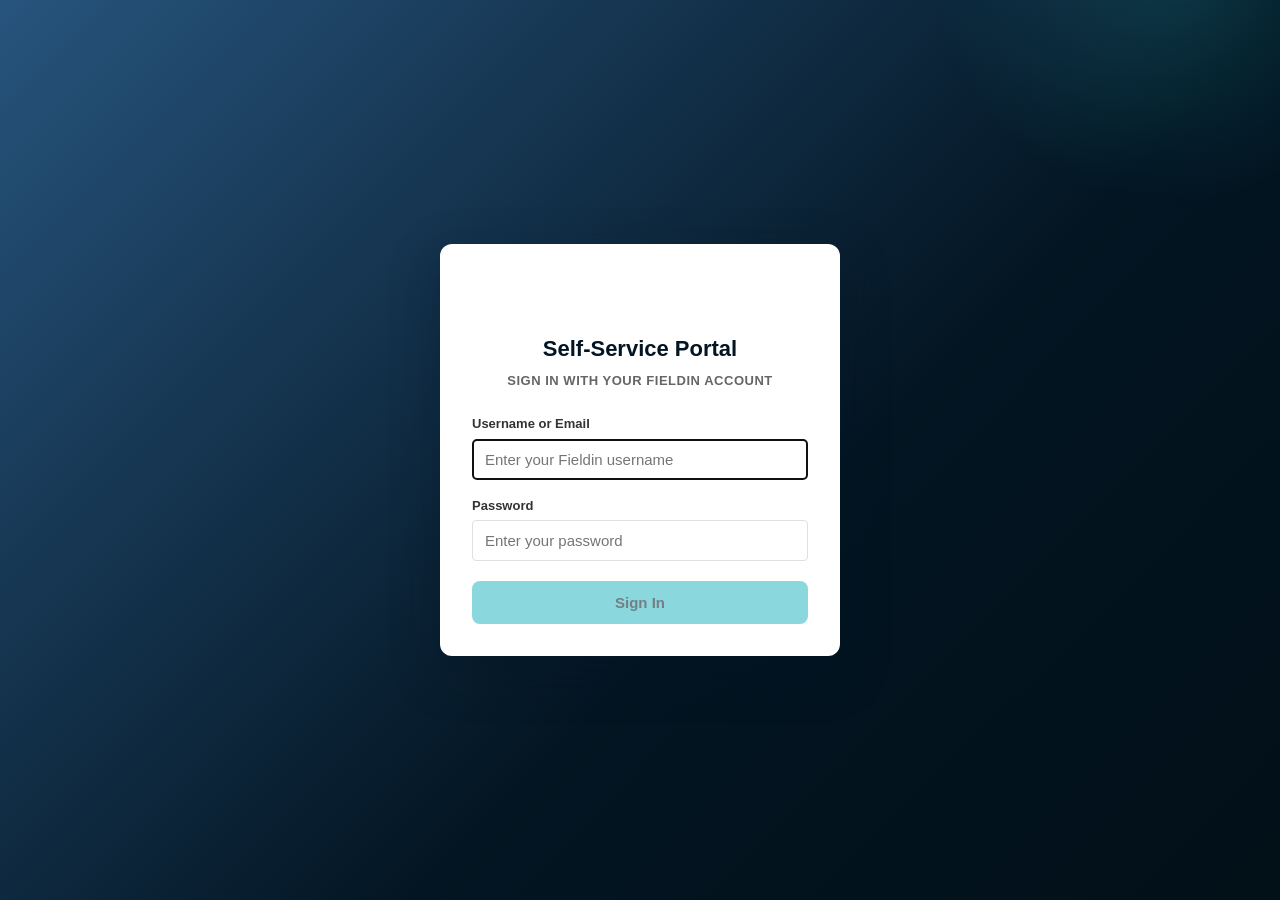
==== commit 39d92d06: "Deploy 2026-08-21" ====
--- a/index.html
+++ b/index.html
@@ -5,8 +5,8 @@
     <link rel="icon" type="image/svg+xml" href="/favicon.svg" />
     <meta name="viewport" content="width=device-width, initial-scale=1.0" />
     <title>Fieldin Self-Service Installation Portal</title>
-    <script type="module" crossorigin src="/assets/index-wbf72F1X.js"></script>
-    <link rel="stylesheet" crossorigin href="/assets/index-AJ3WdPiN.css">
+    <script type="module" crossorigin src="/assets/index-CBHDoH69.js"></script>
+    <link rel="stylesheet" crossorigin href="/assets/index-BuAvnSj4.css">
   </head>
   <body>
     <div id="root"></div>
--- a/assets/index-BuAvnSj4.css
+++ b/assets/index-BuAvnSj4.css
@@ -0,0 +1 @@
+:root{--green-900:#031522;--green-700:#27547d;--green-600:#234769;--green-500:#15cd80;--green-100:#f3f7fc;--amber-500:#2ab9c3;--amber-600:#1f98a1;--on-accent:#031522;--bg:#f7f7f7;--card:#fff;--border:#e0e0e0;--text:#333;--text-light:#666;--danger:#f74d56;--warning-bg:#fdecd3;--warning-border:#f6b34e;--warning-text:#523c1a;--success-bg:#e5fcf3;--neutral-tag-bg:#f0f0f0;--neutral-tag-text:#4d4d4d;--radius:4px;--pill-radius:12px;--page-max-width:1500px;--font-book:"LL Circular Book Web", -apple-system, BlinkMacSystemFont, "Segoe UI", Roboto, Helvetica, Arial, sans-serif;--font-medium:"LL Circular Medium Web", -apple-system, BlinkMacSystemFont, "Segoe UI", Roboto, Helvetica, Arial, sans-serif;--font-bold:"LL Circular Bold Web", -apple-system, BlinkMacSystemFont, "Segoe UI", Roboto, Helvetica, Arial, sans-serif}*{box-sizing:border-box}body{font-family:var(--font-book);background:var(--bg);color:var(--text);margin:0;line-height:1.5}h1,h2,h3,h4{font-family:var(--font-bold)}a{color:inherit;text-decoration:none}img,svg{max-width:100%;display:block}button{font-family:var(--font-medium);cursor:pointer}.container{max-width:var(--page-max-width);width:100%;margin:0 auto;padding:0 24px}.hero-inner{max-width:var(--page-max-width);margin:0 auto}header.site{z-index:50;background:var(--green-900);color:#fff;position:sticky;top:0;box-shadow:0 2px 8px #0000001f}.site-bar{align-items:center;gap:24px;padding:14px 0;display:flex}.logo{letter-spacing:.2px;white-space:nowrap;cursor:pointer;align-items:center;gap:10px;font-size:19px;font-weight:700;display:flex}.logo .logo-mark{flex:none;width:auto;height:25px}.logo-subtitle{opacity:.75;font-size:14px;font-weight:400}.nav-links{flex:none;gap:4px;margin-left:8px;display:flex}.nav-links a{color:#dce9df;border-radius:8px;padding:8px 12px;font-size:14px;font-weight:600}.nav-links a:hover,.nav-links a.active{color:#fff;background:#ffffff1f}.nav-links a.nav-internal{opacity:.65;font-size:13px;font-weight:600}.nav-links a.nav-internal:hover,.nav-links a.nav-internal.active{opacity:1}.site-search{flex:1;max-width:420px;margin-left:auto;position:relative}.site-search input{color:#fff;background:#ffffff26;border:none;border-radius:20px;width:100%;padding:9px 14px 9px 36px;font-size:14px}.site-search input::placeholder{color:#c9d9cd}.site-search input:focus{outline:2px solid var(--amber-500);color:var(--text);background:#fff}.site-search svg{stroke:#c9d9cd;width:16px;height:16px;position:absolute;top:9px;left:11px}.btn{border-radius:var(--radius);border:none;align-items:center;gap:6px;padding:10px 16px;font-size:14px;font-weight:700;display:inline-flex}.btn-primary{background:var(--amber-500);color:var(--on-accent)}.btn-primary:hover{background:var(--amber-600)}.btn-outline{color:#fff;background:0 0;border:1.5px solid #ffffff80}.btn-outline:hover{background:#ffffff1f}.btn-secondary{background:var(--green-100);color:var(--green-900)}.btn-secondary:hover{background:#d4ebdd}.btn-ghost{color:var(--green-700);border:1.5px solid var(--border);background:0 0}.btn-ghost:hover{background:var(--green-100)}.btn-sm{padding:6px 12px;font-size:13px}.btn-block{justify-content:center;width:100%}main{min-height:70vh}.hero{background:linear-gradient(135deg, var(--green-700), var(--green-900));color:#fff;padding:52px 0 40px}.hero h1{margin:0 0 10px;font-size:32px}.hero p{color:#dce9df;max-width:640px;margin:0 0 22px;font-size:16px}.chip-row{flex-wrap:wrap;gap:8px;margin-top:22px;display:flex}.chip{color:#fff;cursor:pointer;background:#ffffff24;border:1px solid #ffffff4d;border-radius:20px;padding:7px 14px;font-size:13px;font-weight:600}.chip.active{background:var(--amber-500);color:var(--on-accent);border-color:var(--amber-500)}.chip:hover{background:#ffffff3d}.chip.active:hover{background:var(--amber-600)}.filters-section{padding:22px 0 6px}.filter-group{margin-bottom:14px}.filter-label{text-transform:uppercase;letter-spacing:.06em;color:var(--text-light);margin-bottom:8px;font-size:12px;font-weight:700}.chip-row-light{flex-wrap:wrap;gap:8px;display:flex}.chip-light{background:var(--neutral-tag-bg);border:1px solid var(--border);color:var(--text);cursor:pointer;border-radius:20px;padding:7px 14px;font-size:13px;font-weight:600}.chip-light.active{background:var(--green-700);color:#fff;border-color:var(--green-700)}.chip-light:hover{background:#e0e0e0}.chip-light.active:hover{background:var(--green-600)}.result-count{color:var(--text-light);margin:6px 0 16px;font-size:14px}.grid{grid-template-columns:repeat(auto-fill,minmax(240px,1fr));gap:18px;width:100%;padding-bottom:48px;display:grid}.card{background:var(--card);border:1px solid var(--border);border-radius:var(--radius);flex-direction:column;transition:box-shadow .15s,transform .15s;display:flex;overflow:hidden}.card:hover{transform:translateY(-2px);box-shadow:0 6px 18px #173c2a1f}.card-img{background:var(--green-100);padding:10px}.card-img img,.m-hero-img img,.diagram-box img{border-radius:calc(var(--radius) - 2px);object-fit:cover;width:100%;height:auto}.card-img img{max-height:160px}.card-body{flex-direction:column;flex:1;gap:8px;padding:14px 16px 16px;display:flex}.brand-cat{flex-wrap:wrap;gap:6px;display:flex}.badge{border-radius:var(--pill-radius);background:var(--green-100);color:var(--green-700);padding:3px 9px;font-size:11px;font-weight:700;display:inline-block}.badge.cat{background:var(--neutral-tag-bg);color:var(--neutral-tag-text)}.card h3{margin:2px 0 0;font-size:16.5px}.card .years{color:var(--text-light);font-size:13px}.unit-icons{color:var(--text-light);gap:10px;margin-top:2px;font-size:12px;display:flex}.unit-icons span{align-items:center;gap:4px;display:flex}.card-cta{margin-top:auto;padding-top:8px}.empty-state{text-align:center;color:var(--text-light);padding:60px 20px}.breadcrumb{color:var(--text-light);padding:16px 0 0;font-size:13px}.breadcrumb a:hover{color:var(--green-700);text-decoration:underline}.m-hero{flex-wrap:wrap;gap:28px;padding:20px 0 8px;display:flex}.m-hero-img{background:var(--green-100);border-radius:var(--radius);flex:0 0 320px;padding:14px}.m-hero-info{flex:1;min-width:280px}.m-hero-info h1{margin:6px 0 4px;font-size:28px}.m-hero-info .sub{color:var(--text-light);margin-bottom:14px;font-size:14px}.spec-table{border-collapse:collapse;width:100%;font-size:14px}.spec-table td{border-bottom:1px solid var(--border);padding:6px 0}.spec-table td:first-child{color:var(--text-light);width:44%}.spec-table td:last-child{font-weight:600}.wizard{margin:30px 0 4px}.wizard-steps{align-items:flex-start;display:flex}.wizard-step{flex-direction:column;flex:1;align-items:center;display:flex;position:relative}.wizard-step.clickable{cursor:pointer}.wizard-step .line{background:var(--border);z-index:1;width:100%;height:2px;position:absolute;top:17px;left:-50%}.wizard-step:first-child .line{display:none}.wizard-step.done .line,.wizard-step.active .line{background:var(--green-700)}.wizard-step .circle{border:2px solid var(--border);width:34px;height:34px;color:var(--text-light);z-index:2;background:#fff;border-radius:50%;justify-content:center;align-items:center;font-size:14px;font-weight:700;transition:background .15s,border-color .15s;display:flex}.wizard-step.done .circle{background:var(--green-700);border-color:var(--green-700);color:#fff}.wizard-step.active .circle{background:var(--amber-500);border-color:var(--amber-500);color:var(--on-accent)}.wizard-step.clickable:hover .circle{box-shadow:0 0 0 4px #27547d26}.wizard-step .label{color:var(--text-light);text-align:center;max-width:130px;font-size:12.5px;font-family:var(--font-medium);margin-top:8px}.wizard-step.active .label,.wizard-step.done .label{color:var(--text);font-weight:700}.wizard-actions{border-top:1px solid var(--border);justify-content:space-between;align-items:center;gap:12px;margin-top:26px;padding-top:18px;display:flex}.complete-banner{background:var(--success-bg);border:1px solid var(--green-500);color:#07442b;border-radius:var(--radius);align-items:center;gap:10px;margin-bottom:18px;padding:13px 16px;font-size:15px;font-weight:700;display:flex}.led-dot{vertical-align:middle;border-radius:50%;width:10px;height:10px;margin-right:7px;display:inline-block}.led-blink{animation:1.1s infinite ledblink}@keyframes ledblink{50%{opacity:.18}}.machine-context{background:var(--card);border:1px solid var(--border);border-radius:var(--radius);flex-wrap:wrap;justify-content:space-between;align-items:center;gap:10px;margin-top:18px;padding:12px 16px;display:flex}.machine-context .mc-info{flex-wrap:wrap;align-items:center;gap:12px;display:flex}.machine-context .mc-thumb{border-radius:var(--radius);background:var(--green-100);flex:none;width:56px;height:56px;overflow:hidden}.machine-context .mc-thumb img{object-fit:cover;width:100%;height:100%;display:block}.machine-context .mc-thumb svg{width:100%;height:100%}.machine-context h2{margin:0;font-size:16px}.machine-context .change-link{color:var(--green-700);border:1.5px solid var(--border);cursor:pointer;background:0 0;border-radius:8px;padding:6px 12px;font-size:13px;font-weight:700}.machine-context .change-link:hover{background:var(--green-100)}.step-panel{padding:24px 0 40px}.step-panel h2{align-items:center;gap:10px;margin:0 0 4px;font-size:20px;display:flex}.step-num{background:var(--green-700);color:#fff;border-radius:50%;flex:none;justify-content:center;align-items:center;width:26px;height:26px;font-size:13px;display:inline-flex}.step-desc{color:var(--text-light);max-width:680px;margin-bottom:18px;font-size:14.5px}.diagram-wrap{flex-wrap:wrap;gap:24px;display:flex}.diagram-box{background:var(--card);border:1px solid var(--border);border-radius:var(--radius);flex:0 0 380px;padding:12px}.diagram-caption{color:var(--text-light);text-align:center;margin-top:6px;font-size:12px}.info-panel{flex:1;min-width:260px}table.detail-tbl{border-collapse:collapse;width:100%;margin-bottom:16px;font-size:14px}table.detail-tbl th{text-align:left;text-transform:uppercase;color:var(--text-light);border-bottom:2px solid var(--border);padding:6px 10px;font-size:12px}table.detail-tbl td{border-bottom:1px solid var(--border);vertical-align:top;padding:9px 10px}.note-box{background:var(--green-100);border-left:4px solid var(--green-700);border-radius:var(--radius);margin-top:10px;padding:10px 14px;font-size:13.5px}.note-box.warn{background:var(--warning-bg);border-left-color:var(--warning-border)}.unit-toggle{gap:8px;margin-bottom:16px;display:flex}.unit-toggle button{border-radius:var(--radius);border:1.5px solid var(--border);color:var(--text-light);background:#fff;padding:9px 16px;font-size:13.5px;font-weight:700}.unit-toggle button.active{background:var(--green-700);border-color:var(--green-700);color:#fff}.mount-cards{grid-template-columns:repeat(auto-fit,minmax(220px,1fr));gap:14px;display:grid}.mount-card{background:var(--card);border:1px solid var(--border);border-radius:var(--radius);padding:14px 16px}.mount-card h4{text-transform:uppercase;color:var(--green-700);letter-spacing:.03em;margin:0 0 6px;font-size:13px}.mount-card p{margin:0;font-size:14px}.cloud-steps{counter-reset:cs;max-width:720px;margin:0;padding:0;list-style:none}.cloud-steps li{counter-increment:cs;border-left:2px solid var(--border);margin-left:14px;padding:0 0 26px 46px;position:relative}.cloud-steps li:last-child{border-left-color:#0000;padding-bottom:0}.cloud-steps li:before{content:counter(cs);background:var(--amber-500);width:28px;height:28px;color:var(--on-accent);border-radius:50%;justify-content:center;align-items:center;font-size:13px;font-weight:800;display:flex;position:absolute;top:0;left:-15px}.cloud-steps h4{margin:0 0 4px;font-size:15px}.cloud-steps p{color:var(--text-light);margin:0;font-size:14px}.issues-list{flex-direction:column;gap:10px;margin:14px 0 20px;display:flex}.issue-item{background:var(--card);border:1px solid var(--border);border-radius:var(--radius);padding:12px 14px;font-size:14px}.issue-item .meta{color:var(--text-light);margin-top:4px;font-size:12px}.issue-tag{border-radius:var(--pill-radius);background:var(--warning-bg);color:var(--warning-text);margin-right:6px;padding:2px 8px;font-size:11px;font-weight:700;display:inline-block}.overlay{z-index:100;background:#141e1480;justify-content:center;align-items:flex-start;padding:40px 16px;display:none;position:fixed;inset:0;overflow:auto}.overlay.open{display:flex}.modal{background:#fff;border-radius:8px;width:100%;max-width:520px;padding:26px 28px 28px;position:relative}.modal h3{margin:0 0 4px;font-size:19px}.modal .sub{color:var(--text-light);margin-bottom:18px;font-size:13.5px}.form-row{margin-bottom:14px}.form-row label{color:var(--text);margin-bottom:5px;font-size:13px;font-weight:700;display:block}.form-row select,.form-row input,.form-row textarea{border:1.5px solid var(--border);border-radius:var(--radius);width:100%;padding:9px 11px;font-family:inherit;font-size:14px}.form-row textarea{resize:vertical;min-height:80px}.modal-actions{justify-content:flex-end;gap:10px;margin-top:20px;display:flex}.close-x{color:var(--text-light);cursor:pointer;background:0 0;border:none;font-size:20px;position:absolute;top:16px;right:18px}.success-banner{background:var(--success-bg);border:1px solid var(--green-500);color:#07442b;border-radius:var(--radius);margin-bottom:14px;padding:10px 14px;font-size:14px}footer{background:var(--green-900);color:#c9d9cd;margin-top:40px;padding:26px 0;font-size:13px}footer .container{flex-wrap:wrap;justify-content:space-between;gap:10px;display:flex}.page-title-row{flex-wrap:wrap;justify-content:space-between;align-items:center;gap:12px;padding:24px 0 10px;display:flex}.page-title-row h1{margin:0;font-size:24px}@keyframes marker-pulse{0%,to{r:6;opacity:1}50%{r:10;opacity:.5}}.marker-dot{animation:1.5s ease-in-out infinite marker-pulse}.hw-hero{background:linear-gradient(135deg, var(--green-700), var(--green-900));color:#fff;padding:36px 0 28px}.hw-hero-row{justify-content:space-between;align-items:flex-start;gap:16px;display:flex}.hw-hero h1{margin:0 0 6px;font-size:28px}.hw-hero p{color:#c9d9cd;margin:0;font-size:15px}.hw-badge-internal{color:#fff;border-radius:var(--pill-radius);letter-spacing:.08em;text-transform:uppercase;background:#c0392b;flex:none;padding:4px 12px;font-size:11px;font-weight:800}.hw-badge-internal-sm{color:#fff;border-radius:var(--pill-radius);vertical-align:middle;letter-spacing:.04em;background:#c0392b;margin-left:6px;padding:2px 5px;font-size:9px;font-weight:800}.hw-hero-badges{flex:none;align-items:center;gap:10px;display:flex}.hw-edit-toggle{border-radius:var(--pill-radius);color:#dce9df;letter-spacing:.02em;background:#ffffff1a;border:1.5px solid #ffffff59;align-items:center;gap:6px;padding:5px 12px;font-size:12px;font-weight:700;transition:background .15s,border-color .15s,color .15s;display:inline-flex}.hw-edit-toggle svg{flex:none;width:14px;height:14px}.hw-edit-toggle:hover{color:#fff;background:#fff3;border-color:#ffffff80}.hw-edit-toggle-active{background:var(--amber-500);border-color:var(--amber-500);color:var(--on-accent)}.hw-edit-toggle-active:hover{background:var(--amber-600);border-color:var(--amber-600);color:var(--on-accent)}.hw-edit-mode-hint{color:var(--amber-600);font-weight:600}.hw-edit-select,.hw-edit-input{border:1.5px solid var(--border);border-radius:var(--radius);width:100%;max-width:100%;color:var(--text);background:#fff;padding:5px 8px;font-family:inherit;font-size:13px;font-weight:600}.hw-edit-select:focus,.hw-edit-input:focus{outline:2px solid var(--amber-500);border-color:var(--amber-500)}.hw-edit-input--number{max-width:120px}.hw-pricing-edit-row{align-items:center;gap:6px;display:flex}.hw-pricing-currency,.hw-pricing-suffix{color:var(--text-light);font-size:13px;font-weight:600}.hw-pricing-value,.hw-pricing-summary{color:var(--text);font-size:15px;font-weight:700}.hw-pricing-note{color:var(--text-light);font-size:13px;font-style:italic}.hw-product-price{color:var(--green-700);margin:6px 0 0;font-size:18px;font-weight:700}.hw-edit-select{cursor:pointer;padding-right:24px}.hw-edit-multi{flex-direction:column;gap:8px;display:flex}.hw-edit-multi-tags{min-height:24px}.hw-edit-multi-empty{color:var(--text-light);font-size:12px;font-style:italic;font-weight:500}.hw-edit-multi-options{border:1.5px solid var(--border);border-radius:var(--radius);background:#fff;flex-direction:column;gap:4px;padding:8px 10px;display:flex}.hw-edit-multi-option{color:var(--text);cursor:pointer;align-items:center;gap:8px;padding:2px 0;font-size:12px;font-weight:600;display:flex}.hw-edit-multi-option input[type=checkbox]{width:14px;height:14px;accent-color:var(--green-700);cursor:pointer;flex:none;margin:0}.hw-edit-checkbox{cursor:pointer;align-items:center;gap:8px;font-size:13px;font-weight:600;display:inline-flex}.hw-edit-checkbox input[type=checkbox]{width:14px;height:14px;accent-color:var(--green-700);cursor:pointer;margin:0}.hw-edit-checkbox-compact{font-size:12px}.hw-catalog-toolbar{border:1.5px solid var(--border);border-radius:var(--radius);background:#fff;flex-wrap:wrap;justify-content:space-between;align-items:center;gap:12px;margin-bottom:16px;padding:12px 14px;display:flex}.hw-catalog-toolbar-label{color:var(--text-light);font-size:13px;font-weight:600}.hw-catalog-save-panel{flex-direction:column;align-items:flex-start;gap:10px;width:100%;display:flex}.hw-catalog-save-hint{color:var(--text-light);margin:0;font-size:12px}.hw-detail-field-value .hw-edit-select,.hw-detail-field-value .hw-edit-input{width:100%;max-width:100%;font-weight:600}.hw-filters{flex-wrap:wrap;align-items:flex-end;gap:18px;padding:20px 0 8px;display:flex}.hw-filter-group{flex-direction:column;gap:6px;display:flex}.hw-search-wrap{min-width:220px;position:relative}.hw-search-wrap svg{width:16px;height:16px;color:var(--text-light);position:absolute;top:9px;left:10px}.hw-search-wrap input{border:1.5px solid var(--border);background:#fff;border-radius:20px;width:100%;padding:8px 12px 8px 34px;font-family:inherit;font-size:13px}.hw-search-wrap input:focus{outline:2px solid var(--amber-500);border-color:var(--amber-500)}.hw-stats-row{flex-wrap:wrap;gap:14px;padding:6px 0 18px;display:flex}.hw-stat-card{background:var(--card);border:1px solid var(--border);border-radius:var(--radius);text-align:center;min-width:130px;padding:12px 20px}.hw-stat-value{font-family:var(--font-bold);color:var(--green-900);font-size:26px;line-height:1.2}.hw-stat-green{color:#15cd80}.hw-stat-teal{color:var(--amber-500)}.hw-stat-label{color:var(--text-light);text-transform:uppercase;letter-spacing:.04em;margin-top:2px;font-size:12px;font-weight:600}.hw-catalog-section{margin-bottom:40px}.hw-catalog-section:last-child{margin-bottom:48px}.hw-section-header{border-bottom:2px solid var(--border);align-items:center;gap:12px;margin:0 0 16px;padding-bottom:12px;display:flex}.hw-section-icon{background:var(--green-100);border-radius:8px;flex:none;justify-content:center;align-items:center;width:36px;height:36px;font-size:18px;display:flex}.hw-section-icon-img{object-fit:contain;filter:brightness(0)saturate()invert(24%)sepia(42%)saturate(1200%)hue-rotate(176deg)brightness(92%)contrast(95%);width:24px;height:24px}.hw-section-title{color:var(--green-900);flex:1;margin:0;font-size:20px}.hw-section-count{color:var(--text-light);flex:none;font-size:13px;font-weight:600}.hw-table-wrap{-webkit-overflow-scrolling:touch;width:100%;padding-bottom:0;overflow-x:auto}.hw-table{border-collapse:collapse;background:var(--card);border:1px solid var(--border);border-radius:var(--radius);table-layout:fixed;width:100%;font-size:14px}.hw-table thead th{text-align:left;text-transform:uppercase;letter-spacing:.05em;color:var(--text-light);border-bottom:2px solid var(--border);background:var(--green-100);white-space:nowrap;padding:10px 12px;font-size:11px;font-weight:700}.hw-th-product{width:28%}.hw-th-caps{width:22%}.hw-th-actions{width:70px}.hw-product-row{cursor:pointer;transition:background .12s}.hw-product-row:hover{background:var(--green-100)}.hw-product-row.hw-expanded{background:#f0f6fb}.hw-product-row td{border-bottom:1px solid var(--border);vertical-align:middle;padding:10px 12px}.hw-td-product{width:28%}.hw-td-caps{width:22%}.hw-td-actions{width:70px}.hw-td-power{color:var(--text-light);font-size:13px}.hw-td-gps-antenna{color:var(--text-light);font-size:13px;line-height:1.35}.hw-td-suitable-for{vertical-align:top}.hw-td-price{white-space:nowrap;font-weight:700}.hw-product-cell{align-items:center;gap:10px;display:flex}.hw-thumb{background:var(--green-100);border-radius:6px;flex:none;justify-content:center;align-items:center;width:40px;height:40px;display:flex;overflow:hidden}.hw-thumb img{object-fit:cover;width:100%;height:100%}.hw-thumb-fallback{border-radius:6px;justify-content:center;align-items:center;width:100%;height:100%;font-size:18px;display:flex}.hw-thumb-fallback-hidden{display:none!important}.hw-product-icon{border-radius:8px;flex:none;justify-content:center;align-items:center;width:38px;height:38px;font-size:18px;display:flex}.hw-product-name{font-family:var(--font-bold);white-space:nowrap;font-size:14px}.hw-product-subtitle{color:var(--text-light);white-space:nowrap;font-size:12px}.hw-expand-arrow{color:var(--text-light);flex:none;margin-left:auto;font-size:14px;transition:transform .15s}.hw-expand-arrow.hw-open{transform:rotate(90deg)}.hw-status-production{color:#0d6e3a;background:#d4f5e2}.hw-status-beta{color:#1a5ea8;background:#d4e8fb}.hw-status-prototype{color:#8a5e1c;background:#fde8c8}.hw-status-discontinued{color:#666;background:#e8e8e8}.hw-status-coming{color:#6b3fa0;background:#ece0f8}.hw-ss-yes{color:#0d6e3a;background:#d4f5e2}.hw-ss-partial{color:#8a5e1c;background:#fde8c8}.hw-ss-no{color:#a33;background:#fdd}.hw-ss-neutral{color:#666;background:#e8e8e8}.hw-ss-ready-to-install{color:#00695c;background:#e0f2f1;font-weight:600}.hw-ss-ship{color:#1e40af;background:#dbeafe;font-weight:600}.hw-ss-future{color:#1a5ea8;background:#d4e8fb}.hw-cap-tags{flex-wrap:wrap;gap:4px;display:flex}.hw-cap-tag{border-radius:var(--pill-radius);background:var(--neutral-tag-bg);color:var(--neutral-tag-text);white-space:nowrap;padding:2px 7px;font-size:11px;display:inline-block}.hw-cap-more{color:var(--green-700);padding:2px 4px;font-size:11px;font-weight:700}.hw-action-btn{border-radius:var(--radius);border:1px solid var(--border);background:#fff;justify-content:center;align-items:center;width:28px;height:28px;margin-right:4px;transition:background .12s;display:inline-flex}.hw-action-btn:hover{background:var(--green-100)}.hw-action-btn svg{width:14px;height:14px}.hw-empty-row{text-align:center;color:var(--text-light);font-size:15px;padding:48px 20px!important}.hw-empty-row-compact{font-size:14px;padding:24px 20px!important}.hw-product-page{padding:24px 0 48px}.hw-product-back{color:var(--green-700);align-items:center;gap:4px;margin-bottom:24px;font-size:14px;font-weight:600;transition:color .15s;display:inline-flex}.hw-product-back:hover{color:var(--amber-600);text-decoration:underline}.hw-product-header{margin-bottom:20px}.hw-product-header-row{justify-content:space-between;align-items:flex-start;gap:16px;display:flex}.hw-product-header-actions{flex:none;align-items:center;gap:10px;display:flex}.hw-product-header-actions .hw-edit-toggle{border-color:var(--border);color:var(--text);background:#fff}.hw-product-header-actions .hw-edit-toggle:hover{background:var(--green-50,#f4f8f5);border-color:var(--green-700);color:var(--green-700)}.hw-product-header-text h1{margin:12px 0 8px;font-size:32px;line-height:1.15}.hw-product-meta{flex-wrap:wrap;align-items:center;gap:8px;display:flex}.hw-product-summary{color:var(--text-light);margin:0;font-size:15px;line-height:1.5}.hw-product-detail-panel{border:1px solid var(--border);border-radius:calc(var(--radius) * 2);box-shadow:0 2px 8px #0315220a}.hw-product-row-nav{cursor:pointer}.hw-row-nav-arrow{color:var(--text-light);flex-shrink:0;font-size:14px;transition:transform .15s,color .15s}.hw-product-row-nav:hover .hw-row-nav-arrow{color:var(--green-700);transform:translate(2px)}.hw-detail-row td{border-bottom:2px solid var(--green-700);padding:0!important}.hw-detail-panel{background:var(--card);border-top:1px solid var(--border);gap:28px;padding:24px 28px 28px;display:flex}.hw-detail-photos{flex:none;gap:16px;display:flex}.hw-detail-photo-slot{flex-direction:column;align-items:center;gap:8px;width:200px;display:flex}.hw-detail-photo-slot .hw-detail-image{flex:0 0 200px;width:200px;height:200px}.hw-detail-photo-slot .hw-edit-input{width:100%;font-size:12px}.hw-detail-photo-label{font-size:12px;font-family:var(--font-medium);color:var(--text-muted,#5a7260);text-align:center}.hw-image-editor{flex-direction:column;gap:8px;width:100%;display:flex}.hw-image-editor-actions{flex-wrap:wrap;gap:8px;display:flex}.hw-image-editor-error{margin:0;font-size:12px}.hw-detail-image-placeholder{border:2px dashed var(--border);background:var(--green-50,#f4f8f5);color:var(--text-muted,#5a7260);text-align:center;justify-content:center;align-items:center;padding:12px;font-size:13px;display:flex}.hw-detail-image{border-radius:calc(var(--radius) * 2);background:var(--green-100);border:1px solid var(--border);flex:0 0 220px;width:220px;height:220px;position:relative;overflow:hidden;box-shadow:0 2px 8px #0315220f}.hw-detail-image img{object-fit:contain;width:100%;height:100%;padding:8px}.hw-detail-image-empty{justify-content:center;align-items:center;font-size:56px;display:flex}.hw-detail-image-zoom{border-radius:var(--radius);color:#fff;opacity:0;pointer-events:none;background:#031522a6;justify-content:center;align-items:center;width:28px;height:28px;font-size:14px;transition:opacity .15s;display:flex;position:absolute;bottom:8px;right:8px}.hw-detail-image-clickable:hover .hw-detail-image-zoom{opacity:1}.hw-detail-content{flex-direction:column;flex:1;gap:20px;min-width:0;display:flex}.hw-detail-edit-header{background:var(--green-100);border:1px solid var(--border);border-radius:calc(var(--radius) * 2);grid-template-columns:1fr 200px;gap:16px 24px;padding:16px 18px;display:grid}.hw-detail-sections{grid-template-columns:repeat(2,minmax(0,1fr));gap:16px 20px;display:grid}.hw-detail-section{background:var(--green-100);border:1px solid var(--border);border-radius:calc(var(--radius) * 2);padding:16px 18px}.hw-detail-section-title{border-bottom:1px solid var(--border);font-size:11px;font-weight:700;font-family:var(--font-medium);text-transform:uppercase;letter-spacing:.08em;color:var(--green-700);margin:0 0 14px;padding-bottom:8px}.hw-detail-section-fields{flex-direction:column;gap:12px;display:flex}.hw-detail-field{flex-direction:column;gap:4px;display:flex}.hw-detail-field-label{color:var(--text-light);font-size:12px;line-height:1.3}.hw-detail-field-value{color:var(--text);font-size:13px;font-weight:600;line-height:1.4}.hw-detail-field-value .hw-tag-list{margin-top:2px}.hw-detail-path{color:var(--text-light);word-break:break-all;font-size:12px}.hw-detail-grid{flex-direction:column;flex:1;gap:16px;min-width:280px;display:flex}.hw-detail-section p{margin:0;font-size:14px;line-height:1.6}.hw-tag-list{flex-wrap:wrap;align-items:center;gap:6px;display:flex}.hw-tag{border-radius:var(--pill-radius);background:var(--green-100);color:var(--green-700);white-space:nowrap;align-items:center;padding:4px 10px;font-size:12px;font-weight:600;display:inline-flex}.hw-tag-usecase{color:#6b3fa0;background:#ece0f8}.hw-tag-canbus{color:#1d4ed8;background:#dbeafe}.hw-canbus-check{color:#0d6e3a;justify-content:center;align-items:center;font-size:18px;font-weight:700;line-height:1;display:inline-flex}.hw-ss-notes{color:var(--text-light);margin-top:6px;font-size:13px;line-height:1.5;display:block}.landing-hero{background:linear-gradient(135deg, var(--green-700) 0%, var(--green-900) 60%, #021018 100%);color:#fff;padding:64px 24px 56px;position:relative;overflow:hidden}.landing-hero:before{content:"";pointer-events:none;background:radial-gradient(circle,#2ab9c326 0%,#0000 70%);width:500px;height:500px;position:absolute;top:-40%;right:-10%}.landing-hero-inner{max-width:720px;position:relative}.landing-hero-badge{color:var(--amber-500);letter-spacing:.06em;text-transform:uppercase;background:#2ab9c333;border:1px solid #2ab9c366;border-radius:20px;margin-bottom:18px;padding:6px 14px;font-size:12px;font-weight:700;display:inline-block}.landing-hero h1{margin:0 0 14px;font-size:38px;line-height:1.15}.landing-hero p{color:#c9d9cd;max-width:560px;margin:0 0 28px;font-size:17px;line-height:1.6}.landing-hero-cta{border-radius:8px;padding:14px 28px;font-size:15px}.how-it-works-section{background:var(--green-100);margin:0 -24px;padding:48px 24px}.how-it-works-flow{justify-content:center;align-items:flex-start;gap:0;width:100%;margin:0 auto;display:flex}.how-it-works-step{text-align:center;flex:1;min-width:0;padding:0 12px}.how-it-works-step-badge{background:var(--green-700);color:#fff;width:48px;height:48px;font-size:22px;font-weight:700;font-family:var(--font-medium);border-radius:50%;justify-content:center;align-items:center;margin-bottom:16px;display:inline-flex;box-shadow:0 4px 12px #27547d40}.how-it-works-step-icon{border:1px solid var(--border);width:72px;height:72px;color:var(--green-700);background:#fff;border-radius:16px;justify-content:center;align-items:center;margin:0 auto 16px;display:flex;box-shadow:0 2px 8px #0315220f}.how-it-works-step-title{color:var(--green-900);margin:0 0 8px;font-size:17px;font-weight:700}.how-it-works-step-desc{color:var(--text-light);margin:0;max-width:240px;margin-inline:auto;font-size:14px;line-height:1.55}.how-it-works-connector{background:repeating-linear-gradient(to right, var(--amber-500) 0, var(--amber-500) 6px, transparent 6px, transparent 12px);flex:0 0 48px;align-self:center;height:2px;margin-top:-80px;position:relative}.how-it-works-connector:after{content:"";border-right:2px solid var(--amber-500);border-bottom:2px solid var(--amber-500);width:8px;height:8px;position:absolute;top:50%;right:-2px;transform:translateY(-50%)rotate(-45deg)}.landing-section{padding:48px 0}.landing-section-header{text-align:center;max-width:600px;margin:0 auto 36px}.landing-section-header h2{color:var(--green-900);margin:0 0 10px;font-size:26px}.landing-section-header p{color:var(--text-light);margin:0;font-size:15px;line-height:1.55}.landing-subsection{margin-bottom:48px}.landing-subsection:last-child{margin-bottom:0}.landing-subsection-header{text-align:center;max-width:720px;margin:0 auto 24px}.landing-subsection-header h3{color:var(--green-900);margin:0 0 8px;font-size:20px}.landing-subsection-header p{color:var(--text-light);margin:0;font-size:14px;line-height:1.55}.how-it-connects-section{padding-bottom:48px}.install-options-grid{grid-template-columns:repeat(auto-fit,minmax(260px,1fr));gap:20px;width:100%;display:grid}.install-option-card{background:var(--card);border:1px solid var(--border);border-radius:8px;flex-direction:column;padding:24px;transition:box-shadow .2s,transform .2s;display:flex}.install-option-card:hover{transform:translateY(-3px);box-shadow:0 8px 24px #0315221a}.install-option-icon{margin-bottom:12px;font-size:32px}.install-option-photo{background:#f5f5f5;border-radius:8px;justify-content:center;align-items:center;width:100%;max-height:160px;margin-bottom:12px;display:flex;overflow:hidden}.install-option-photo img{object-fit:contain;width:100%;height:160px}.install-option-photo-clickable{cursor:zoom-in;transition:opacity .15s}.install-option-photo-clickable:hover{opacity:.85}.install-option-card h3{color:var(--green-900);margin:0 0 8px;font-size:18px}.install-option-desc{color:var(--text-light);flex:1;margin:0 0 14px;font-size:14px;line-height:1.55}.install-option-learn-more{color:var(--green-700);align-items:center;gap:6px;margin-top:auto;padding-top:4px;font-size:13px;font-weight:600;transition:color .15s,gap .15s;display:inline-flex}.install-option-learn-more:hover{color:var(--amber-600)}.install-option-learn-more svg:last-child{transition:transform .15s}.install-option-learn-more:hover svg:last-child{transform:translate(2px)}.install-option-card--custom{background:var(--green-100);border:2px dashed var(--green-500)}.install-option-card--custom:hover{border-color:var(--amber-500);box-shadow:0 8px 24px #15cd8026}.install-option-custom-icon{background:linear-gradient(135deg, var(--green-500) 0%, var(--amber-500) 100%);border-radius:50%;justify-content:center;align-items:center;width:80px;height:80px;margin-bottom:12px;display:flex;box-shadow:0 4px 12px #15cd8040}.install-option-custom-icon span{font-family:var(--font-bold);color:var(--green-900);font-size:40px;line-height:1}.install-option-custom-cta{text-align:left;background:0 0;border:none;padding:4px 0 0}.install-option-meta{margin-bottom:12px}.install-option-time{color:var(--green-700);background:var(--green-100);border-radius:20px;align-items:center;gap:6px;padding:5px 10px;font-size:13px;font-weight:600;display:inline-flex}.install-option-best{color:var(--text);margin-bottom:14px;font-size:13px;line-height:1.5}.install-option-best strong{color:var(--green-700)}.install-option-includes{border-top:1px solid var(--border);flex-direction:column;gap:8px;margin:0;padding:14px 0 0;list-style:none;display:flex}.install-option-includes li{color:var(--text);align-items:center;gap:8px;font-size:13px;display:flex}.install-option-includes svg{stroke:var(--green-500);flex:none}.trailers-implements-grid{grid-template-columns:repeat(2,1fr);gap:20px;width:100%;max-width:720px;margin:0 auto;display:grid}.trailers-implements-card{background:var(--card);border:1px solid var(--border);border-radius:8px;flex-direction:column;padding:24px;transition:box-shadow .2s,transform .2s;display:flex}.trailers-implements-card:hover{transform:translateY(-3px);box-shadow:0 8px 24px #0315221a}.trailers-implements-photo{background:var(--green-100);border-radius:8px;justify-content:center;align-items:center;width:100%;max-height:160px;margin-bottom:12px;display:flex;overflow:hidden}.trailers-implements-photo img{object-fit:contain;width:100%;height:160px}.trailers-implements-photo-clickable{cursor:zoom-in;transition:opacity .15s}.trailers-implements-photo-clickable:hover{opacity:.85}.trailers-implements-card h3{color:var(--green-900);margin:0 0 8px;font-size:18px}.trailers-implements-desc{color:var(--text-light);flex:1;margin:0 0 14px;font-size:14px;line-height:1.55}.available-hw-grid{grid-template-columns:repeat(3,minmax(0,1fr));gap:24px;max-width:1200px;margin:0 auto;display:grid}.available-hw-card{background:var(--card);border:1px solid var(--border);text-align:center;border-radius:8px;flex-direction:column;align-items:center;gap:20px;width:100%;padding:28px;transition:box-shadow .2s,transform .2s;display:flex}.available-hw-card:hover{transform:translateY(-3px);box-shadow:0 8px 24px #0315221a}.available-hw-photo{background:var(--green-100);border-radius:8px;flex:0 0 160px;justify-content:center;align-items:center;width:160px;height:160px;display:flex;overflow:hidden}.available-hw-photo img{object-fit:contain;width:100%;height:100%}.available-hw-photo-clickable{cursor:zoom-in;transition:opacity .15s}.available-hw-photo-clickable:hover{opacity:.85}.available-hw-photo-placeholder{color:var(--green-700,#1b7a4a)}.available-hw-body{flex-direction:column;flex:1;width:100%;min-width:0;display:flex}.available-hw-body h3{color:var(--green-900);margin:0 0 4px;font-size:20px}.available-hw-tagline{color:var(--amber-500);margin:0 0 12px;font-size:14px;font-weight:600}.available-hw-specs{color:var(--text-light);flex:1;margin:0 0 14px;padding:0;font-size:14px;line-height:1.7;list-style:none}.available-hw-specs strong{color:var(--text);font-weight:600}@media (width<=900px){.available-hw-grid{grid-template-columns:1fr;max-width:480px}}.landing-form-section{background:var(--green-100);margin:0 -24px;padding:48px 24px}.landing-form{width:100%}.landing-form-inner .form-section{margin-bottom:32px}.landing-form-inner .form-section h4{text-transform:uppercase;letter-spacing:.05em;color:var(--green-700);margin:0 0 14px;font-size:13px}.contact-row{grid-template-columns:repeat(4,1fr);gap:16px;display:grid}.contact-row .form-row{margin-bottom:0}.contact-row .form-row label{margin-bottom:4px;font-size:12px}.contact-row .form-row input{padding:10px 12px}.machine-table-wrap{-webkit-overflow-scrolling:touch;margin-bottom:12px;overflow-x:auto}.machine-table{border-collapse:collapse;width:100%;font-size:14px}.machine-table thead th{text-align:left;text-transform:uppercase;letter-spacing:.05em;color:var(--text-light);border-bottom:1px solid var(--border);white-space:nowrap;padding:0 8px 10px;font-size:11px;font-weight:700}.machine-th-qty{width:72px}.machine-th-method{min-width:140px}.machine-th-action{width:36px;padding:0!important}.machine-table tbody tr{border-bottom:1px solid var(--border)}.machine-table tbody tr:last-child{border-bottom:none}.machine-table td{vertical-align:top;padding:10px 8px}.machine-table td input[type=text],.machine-table td input[type=number]{border:1.5px solid var(--border);border-radius:var(--radius);background:#fff;width:100%;padding:8px 10px;font-family:inherit;font-size:14px}.machine-table td input:focus,.machine-table td select:focus{outline:2px solid var(--amber-500);border-color:var(--amber-500)}.machine-table td select{border:1.5px solid var(--border);cursor:pointer;background:#fff;border-radius:6px;width:100%;min-width:120px;padding:8px 10px;font-size:14px}.machine-table td input[type=number]{max-width:72px}.form-custom-input-group{flex-direction:column;gap:4px;display:flex}.form-custom-back{color:var(--green-700,#1b7a4a);cursor:pointer;white-space:nowrap;background:0 0;border:none;align-self:flex-start;padding:0;font-size:11px;font-weight:600;text-decoration:underline}.form-custom-back:hover{color:var(--amber-500)}.ports-inline{flex-wrap:wrap;gap:6px 12px;display:flex}.port-checkbox{color:var(--text);cursor:pointer;white-space:nowrap;align-items:center;gap:5px;font-size:12px;font-weight:500;display:inline-flex}.port-checkbox input{width:14px;height:14px;accent-color:var(--green-700);flex:none;margin:0}.port-checkbox span{line-height:1.3}.machine-td-action{text-align:center;vertical-align:middle;padding-top:10px}.machine-row-remove{border-radius:var(--radius);width:28px;height:28px;color:var(--text-light);background:0 0;border:none;justify-content:center;align-items:center;padding:0;font-size:20px;line-height:1;transition:color .15s,background .15s;display:flex}.machine-row-remove:hover{color:var(--danger);background:#f74d5614}.machine-item-add{margin-top:4px}.landing-submit-btn{border-radius:8px;margin-top:8px;padding:14px;font-size:15px}.form-grid{grid-template-columns:1fr 1fr;gap:0 16px;display:grid}.checkbox-grid{grid-template-columns:repeat(auto-fill,minmax(140px,1fr));gap:10px;display:grid}.checkbox-label,.radio-label{cursor:pointer;border:1.5px solid var(--border);border-radius:var(--radius);background:#fff;align-items:center;gap:8px;padding:8px 12px;font-size:14px;font-weight:500;transition:border-color .15s,background .15s;display:flex}.checkbox-label:hover,.radio-label:hover{border-color:var(--green-700);background:var(--green-100)}.checkbox-label input,.radio-label input{width:16px;height:16px;accent-color:var(--green-700);flex:none;margin:0}.radio-group{flex-wrap:wrap;gap:10px;display:flex}.radio-group-stack{flex-direction:column}.radio-group-stack .radio-label{width:100%}.form-error{color:var(--danger);margin:8px 0 0;font-size:13px;font-weight:600}.landing-success{text-align:center;padding:24px 12px}.landing-success-icon{background:var(--success-bg);border:2px solid var(--green-500);color:#07442b;border-radius:50%;justify-content:center;align-items:center;width:64px;height:64px;margin:0 auto 20px;font-size:28px;font-weight:800;display:flex}.landing-success h3{color:var(--green-900);margin:0 0 10px;font-size:22px}.landing-success p{color:var(--text-light);max-width:440px;margin:0 auto 24px;font-size:15px;line-height:1.6}.landing-links-section{padding-bottom:24px}.landing-quick-links{flex-direction:column;gap:12px;width:100%;display:flex}.landing-quick-link{border:1px solid var(--border);background:var(--card);border-radius:8px;align-items:center;gap:16px;padding:18px 20px;transition:box-shadow .15s,border-color .15s,transform .15s;display:flex}.landing-quick-link:hover{transform:translate(4px);box-shadow:0 4px 12px #03152214}.landing-quick-link-primary{border-color:var(--green-700);background:linear-gradient(135deg, #fff, var(--green-100))}.landing-quick-link-primary strong{color:var(--green-900)}.landing-quick-link-subtle{opacity:.85}.landing-quick-link-subtle:hover{opacity:1}.landing-quick-link-icon{flex:none;font-size:24px}.landing-quick-link div{flex-direction:column;flex:1;gap:2px;display:flex}.landing-quick-link strong{font-size:15px}.landing-quick-link span{color:var(--text-light);font-size:13px}.landing-quick-link svg{stroke:var(--text-light);flex:none}.landing-quick-link-primary svg{stroke:var(--green-700)}.connect-detail-page{padding:24px 0 48px}.connect-detail-back{color:var(--green-700);align-items:center;gap:4px;margin-bottom:24px;font-size:14px;font-weight:600;transition:color .15s;display:inline-flex}.connect-detail-back:hover{color:var(--amber-600);text-decoration:underline}.connect-detail-header{flex-wrap:wrap;align-items:flex-start;gap:32px;margin-bottom:48px;display:flex}.connect-detail-hero-image{background:var(--green-100);border:1px solid var(--border);border-radius:8px;flex:0 0 320px;justify-content:center;align-items:center;max-width:100%;padding:16px;display:flex}.connect-detail-hero-image img{object-fit:contain;width:100%;max-height:220px}.connect-detail-header-text{flex:1;min-width:280px}.connect-detail-header-text h1{color:var(--green-900);margin:0 0 14px;font-size:28px}.connect-detail-overview{color:var(--text-light);margin:0;font-size:15px;line-height:1.65}.connect-detail-install{color:var(--text);margin:12px 0 0;font-size:15px;line-height:1.55}.connect-detail-install strong{color:var(--green-700)}.connect-detail-section h2{color:var(--green-900);margin:0 0 8px;font-size:22px}.connect-detail-section-desc{color:var(--text-light);margin:0 0 24px;font-size:14px;line-height:1.55}.connect-detail-locations-grid{grid-template-columns:repeat(auto-fit,minmax(260px,1fr));gap:20px;width:100%;display:grid}.connect-detail-location-card{background:var(--card);border:1px solid var(--border);border-radius:8px;flex-direction:column;padding:20px;transition:box-shadow .2s;display:flex}.connect-detail-location-card:hover{box-shadow:0 6px 18px #03152214}.connect-detail-photo-placeholder{border:1px dashed var(--border);height:140px;color:var(--text-light);background:#f0f4f8;border-radius:8px;flex-direction:column;justify-content:center;align-items:center;gap:8px;margin-bottom:14px;display:flex}.connect-detail-photo-placeholder span{font-size:12px;font-weight:600}.connect-detail-photos{flex-direction:column;gap:12px;margin-bottom:14px;display:flex}.connect-detail-photos--dual{flex-direction:row;align-items:stretch}.connect-detail-photo{border:1px solid var(--border);cursor:zoom-in;background:#f0f4f8;border-radius:8px;width:100%;padding:0;transition:box-shadow .2s;display:block;overflow:hidden}.connect-detail-photo:hover{box-shadow:0 4px 12px #0315221f}.connect-detail-photo img{object-fit:cover;width:100%;height:140px;display:block}.connect-detail-photo--main{flex:1.2}.connect-detail-photo--main img{height:160px}.connect-detail-photo-port{flex-direction:column;flex:1;gap:6px;min-width:0;display:flex}.connect-detail-photo-label{text-transform:uppercase;letter-spacing:.04em;color:var(--text-light);font-size:11px;font-weight:600}.connect-detail-location-card h3{color:var(--green-900);margin:0 0 8px;font-size:16px}.connect-detail-location-text{color:var(--text-light);margin:0;font-size:14px;line-height:1.55}.connect-detail-location-text strong{color:var(--text)}.connect-detail-page--implement{padding:32px 0 64px}.connect-detail-header--implement{align-items:center;gap:48px;margin-bottom:56px}.connect-detail-hero-image--implement{background:linear-gradient(145deg, var(--green-100) 0%, #f8faf9 100%);border:none;border-radius:12px;flex:0 0 380px;padding:32px;box-shadow:0 2px 12px #0315220f}.connect-detail-hero-image--implement img{object-fit:contain;max-height:320px}.connect-detail-page--implement .connect-detail-header-text h1{letter-spacing:-.02em;margin-bottom:16px;font-size:36px}.connect-detail-page--implement .connect-detail-overview{margin-bottom:20px;font-size:16px;line-height:1.7}.connect-detail-install-badge{background:var(--green-100);border-left:3px solid var(--green-700);border-radius:8px;flex-direction:column;gap:4px;padding:14px 20px;display:inline-flex}.connect-detail-install-label{text-transform:uppercase;letter-spacing:.06em;color:var(--green-700);font-size:11px;font-weight:600}.connect-detail-install-value{color:var(--green-900);font-size:16px;font-weight:600}.connect-detail-page--implement .connect-detail-section h2{margin-bottom:28px;font-size:24px}.connect-detail-locations-grid--implement{grid-template-columns:repeat(2,1fr);gap:28px}.connect-detail-location-card--implement{border:1px solid var(--border);border-radius:12px;padding:0;overflow:hidden}.connect-detail-location-card--implement:hover{box-shadow:0 8px 24px #0315221a}.connect-detail-photo--install{cursor:zoom-in;border:none;border-radius:0}.connect-detail-photo--install img{object-fit:cover;height:340px}.connect-detail-photo--install:hover{box-shadow:none}.connect-detail-photo--install:hover img{opacity:.92}.connect-detail-photo-placeholder--install{border:none;border-bottom:1px dashed var(--border);border-radius:0;height:340px;margin-bottom:0}.connect-detail-location-card--implement h3{color:var(--green-900);margin:0;padding:20px 24px 8px;font-size:18px}.connect-detail-location-card--implement .connect-detail-location-text{padding:0 24px 24px;font-size:15px;line-height:1.6}@media (width<=760px){.site-bar{flex-wrap:wrap}.nav-links{order:3;width:100%}.site-search{order:2;max-width:none}.diagram-box{flex:100%}.hw-filters{flex-direction:column;gap:12px}.hw-stats-row{gap:8px}.hw-stat-card{flex:1;min-width:0;padding:10px 12px}.hw-stat-value{font-size:20px}.hw-detail-panel{flex-direction:column;align-items:center}.hw-detail-photos{flex-wrap:wrap;justify-content:center}.hw-detail-image{flex:none}.hw-detail-sections,.hw-detail-edit-header{grid-template-columns:1fr}.hw-product-header-text h1{font-size:24px}.hw-hero-row{flex-direction:column}.landing-hero h1{font-size:28px}.landing-hero{padding:48px 24px 40px}.how-it-works-flow{flex-direction:column;align-items:center;gap:0;max-width:360px}.how-it-works-step{width:100%;padding:0}.how-it-works-connector{background:repeating-linear-gradient(to bottom, var(--amber-500) 0, var(--amber-500) 6px, transparent 6px, transparent 12px);flex:none;width:2px;height:40px;margin:8px 0}.how-it-works-connector:after{inset:auto auto -2px 50%;transform:translate(-50%)rotate(45deg)}.trailers-implements-grid{grid-template-columns:1fr;max-width:360px}.connect-detail-header{flex-direction:column;gap:20px}.connect-detail-hero-image{flex:auto;width:100%}.connect-detail-header-text h1{font-size:24px}.connect-detail-photos--dual{flex-direction:column}.connect-detail-header--implement{gap:24px}.connect-detail-hero-image--implement{flex:auto;width:100%;padding:24px}.connect-detail-hero-image--implement img{max-height:240px}.connect-detail-page--implement .connect-detail-header-text h1{font-size:28px}.connect-detail-locations-grid--implement{grid-template-columns:1fr}.connect-detail-photo--install img,.connect-detail-photo-placeholder--install{height:260px}.form-grid{grid-template-columns:1fr}.checkbox-grid{grid-template-columns:1fr 1fr}.contact-row{grid-template-columns:1fr;gap:12px}.machine-table thead{display:none}.machine-table,.machine-table tbody,.machine-table tr,.machine-table td{width:100%;display:block}.machine-table tr{border-bottom:1px solid var(--border);padding:16px 0}.machine-table td{padding:4px 0}.machine-table td:before{content:attr(data-label);text-transform:uppercase;letter-spacing:.04em;color:var(--text-light);margin-bottom:4px;font-size:11px;font-weight:700;display:block}.machine-table td input[type=number]{max-width:none}.machine-td-action{text-align:right;padding-top:8px}.machine-td-action:before{display:none}.ports-inline{gap:8px}.port-checkbox{white-space:normal}}.user-story-hero{background:linear-gradient(135deg, var(--green-700), var(--green-900));color:#fff;margin:0 -24px;padding:24px 24px 20px}.user-story-hero-row{justify-content:space-between;align-items:flex-start;gap:12px;display:flex}.user-story-hero h1{margin:0 0 4px;font-size:24px}.user-story-hero p{color:#c9d9cd;margin:0;font-size:13px}.user-story-intro{max-width:720px;padding:28px 0 8px}.user-story-intro p{color:var(--text-light);margin:0;font-size:15px;line-height:1.6}.user-story-timeline{scrollbar-width:thin;align-items:stretch;gap:0;width:100%;padding:32px 0 40px;display:flex;overflow-x:auto}.user-story-step{flex:1 1 0;align-items:stretch;min-width:168px;display:flex;position:relative}.user-story-connector{background:repeating-linear-gradient(to right, var(--amber-500) 0, var(--amber-500) 6px, transparent 6px, transparent 12px);flex:0 0 24px;align-self:center;height:2px;margin-top:-60px;position:relative}.user-story-connector:after{content:"";border-right:2px solid var(--amber-500);border-bottom:2px solid var(--amber-500);width:8px;height:8px;position:absolute;top:50%;right:-2px;transform:translateY(-50%)rotate(-45deg)}.user-story-step-card{background:var(--card);border:1px solid var(--border);border-radius:8px;flex-direction:column;flex:1;gap:12px;padding:24px 20px;transition:box-shadow .2s,transform .2s;display:flex}.user-story-step-card:hover{transform:translateY(-2px);box-shadow:0 8px 24px #0315221a}.user-story-step-header{justify-content:space-between;align-items:center;gap:12px;display:flex}.user-story-step-num{background:var(--green-700);color:#fff;width:28px;height:28px;font-family:var(--font-bold);border-radius:50%;flex:none;justify-content:center;align-items:center;font-size:13px;display:inline-flex;box-shadow:0 2px 8px #27547d33}.user-story-step-icon{background:var(--green-100);width:56px;height:56px;color:var(--green-700);border-radius:12px;flex:none;justify-content:center;align-items:center;display:flex}.user-story-step-icon svg{width:36px;height:36px}.user-story-step-title{color:var(--green-900);margin:0;font-size:17px}.user-story-step-desc{color:var(--text-light);margin:0;font-size:14px;line-height:1.6}.user-story-substeps{counter-reset:user-story-substep;background:var(--green-50,#27547d0a);border:1px solid var(--border);border-radius:6px;margin:0;padding:10px 12px 10px 28px;list-style:none}.user-story-substeps li{color:var(--text-light);counter-increment:user-story-substep;font-size:13px;line-height:1.5;position:relative}.user-story-substeps li+li{margin-top:6px}.user-story-substeps li:before{content:counter(user-story-substep);background:var(--green-700);color:#fff;width:16px;height:16px;font-family:var(--font-bold);border-radius:50%;justify-content:center;align-items:center;font-size:10px;display:inline-flex;position:absolute;top:1px;left:-20px}.user-story-step-card-body{flex-direction:column;flex:none;gap:12px;min-width:0;display:flex}.user-story-step-note{border-top:1px solid var(--border);background:var(--green-50,#27547d0a);margin-inline:-20px;padding-top:12px;padding-inline:20px;border-radius:0 0 8px 8px;flex:none;margin-bottom:-24px;padding-bottom:16px}.user-story-step-note-label{font-family:var(--font-bold);letter-spacing:.04em;text-transform:uppercase;color:var(--green-700);margin-bottom:4px;font-size:11px;display:block}.user-story-step-note-text{color:var(--text-light);margin:0;font-size:13px;font-style:italic;line-height:1.5}@media (width>=901px) and (width<=1200px){.user-story-step-card{padding:20px 16px}.user-story-step-title{font-size:16px}.user-story-step-desc{font-size:13px}}.user-story-preamble{padding:8px 0 0}.user-story-preamble-card,.user-story-h-milestone{border:1px solid var(--border);background:linear-gradient(135deg,#27547d14 0%,#0315220a 100%);border-radius:6px;padding:12px 14px}.user-story-preamble-card,.user-story-h-milestone--contract{border-left:4px solid var(--green-700)}.user-story-h-milestone--kickoff{background:var(--card);border-top:3px solid #1a5ea8}.user-story-preamble-head{flex-wrap:wrap;align-items:center;gap:10px;margin-bottom:6px;display:flex}.user-story-preamble-head .user-story-role-badge{margin-left:auto}.user-story-preamble-icon{background:var(--card);border:1px solid var(--border);width:36px;height:36px;color:var(--green-700);border-radius:8px;flex:none;justify-content:center;align-items:center;display:flex}.user-story-preamble-icon svg{width:20px;height:20px}.user-story-preamble-label{letter-spacing:.06em;text-transform:uppercase;color:var(--text-light);margin-bottom:1px;font-size:9px;font-weight:700;display:block}.user-story-preamble-title{color:var(--green-900);margin:0;font-size:15px}.user-story-preamble-desc{color:var(--text-light);max-width:820px;margin:0;font-size:12px;line-height:1.45}.user-story-role-badge{border-radius:var(--pill-radius);letter-spacing:.02em;white-space:nowrap;vertical-align:middle;padding:2px 7px;font-size:10px;font-weight:700;display:inline-block}.user-story-role-badge--compact{padding:1px 6px;font-size:9px}.user-story-role-gtm{color:#6b3fa0;background:#ece0f8}.user-story-role-coordinator{color:#1a5ea8;background:#d4e8fb}.user-story-role-specialist{color:#0d6e3a;background:#d4f5e2}.user-story-role-customer{background:var(--neutral-tag-bg);color:var(--neutral-tag-text)}.user-story-step-role{margin-top:-4px}.user-story-timeline--vertical{flex-direction:column;align-items:stretch;gap:0;max-width:1200px;margin-inline:auto;padding-bottom:48px;overflow-x:visible}.user-story-step--vertical{flex-direction:column;flex:none;width:100%;min-width:0}.user-story-connector--vertical{background:repeating-linear-gradient(to bottom, var(--amber-500) 0, var(--amber-500) 6px, transparent 6px, transparent 12px);flex:none;align-self:center;width:2px;height:32px;margin:8px auto}.user-story-connector--vertical:after{inset:auto auto -2px 50%;transform:translate(-50%)rotate(45deg)}.user-story-journey{max-width:var(--page-max-width);flex-direction:column;gap:16px;width:100%;padding:8px 0 48px;display:flex;position:relative;overflow-x:clip}.user-story-row{width:100%}.user-story-row--onboarding-track{flex-direction:row;align-items:stretch;gap:0;width:100%;min-width:0;margin-bottom:32px;display:flex}.user-story-row--onboarding-track .user-story-milestone{flex:1 1 0;min-width:0;max-width:220px}.user-story-milestone{background:var(--card);border:1px solid var(--border);border-radius:8px;min-width:0;padding:16px 18px}.user-story-milestone--opportunity{border-left:4px solid var(--green-700);background:linear-gradient(135deg,#27547d14 0%,#0315220a 100%)}.user-story-milestone--kickoff{border-top:3px solid #1a5ea8}.user-story-milestone .user-story-preamble-head,.user-story-milestone .user-story-parallel-kickoff-head{margin-bottom:6px}.user-story-milestone .user-story-preamble-desc,.user-story-milestone .user-story-parallel-kickoff-desc{max-width:none}.user-story-row--onboarding-track .user-story-connector--horizontal{flex:0 0 clamp(16px,2vw,28px);align-self:center;margin-top:0}.user-story-connector--horizontal{background:repeating-linear-gradient(to right, var(--amber-500) 0, var(--amber-500) 6px, transparent 6px, transparent 12px);flex:none;align-self:center;width:36px;height:2px;margin-top:0;position:relative}.user-story-connector--horizontal:after{content:"";border-right:2px solid var(--amber-500);border-bottom:2px solid var(--amber-500);width:8px;height:8px;position:absolute;top:50%;right:-2px;transform:translateY(-50%)rotate(-45deg)}.user-story-onboarding-frame{border:2px solid var(--border);background:var(--green-50,#27547d0a);border-top:3px solid #1a5ea8;border-radius:10px;flex:3 1 0;min-width:0;padding:14px 16px 18px}.user-story-onboarding-frame-header{border-bottom:1px solid var(--border);flex-wrap:wrap;align-items:center;gap:10px;margin-bottom:16px;padding-bottom:12px;display:flex}.user-story-onboarding-frame-title{color:var(--green-900);margin:0;font-size:15px}.user-story-onboarding-frame-tag{letter-spacing:.04em;text-transform:uppercase;color:var(--text-light);background:var(--card);border:1px solid var(--border);border-radius:999px;padding:2px 8px;font-size:10px;font-weight:700}.user-story-onboarding-flow{flex-direction:row;align-items:stretch;gap:0;min-width:0;display:flex}.user-story-onboarding-flow .user-story-connector--horizontal{flex:0 0 clamp(12px,1.5vw,20px);align-self:center;margin-top:0}.user-story-onboarding-step-wrap{flex:1 1 0;min-width:0;position:relative}.user-story-onboarding-step-wrap--info{z-index:1}.user-story-onboarding-step{background:var(--card);border:1px solid var(--border);border-radius:8px;align-items:flex-start;gap:8px;width:100%;min-width:0;min-height:100%;padding:10px 12px;display:flex}.user-story-onboarding-step-wrap--info .user-story-onboarding-step{border-color:var(--amber-500);box-shadow:0 0 0 1px #2ab9c32e}.user-story-process-branch-overlay{pointer-events:none;z-index:4;width:100%;height:100%;position:absolute;inset:0;overflow:visible}.user-story-process-branch-label{white-space:nowrap;font-size:9px;font-family:var(--font-bold);letter-spacing:.03em;text-transform:uppercase;color:var(--amber-600);background:var(--card);pointer-events:none;z-index:5;border:1px solid #2ab9c359;border-radius:999px;padding:2px 6px;position:absolute;transform:translate(-50%,-50%)}.user-story-row--self-service{width:100%;margin-top:8px;position:relative}.user-story-process-b-flow{flex-direction:row;align-items:stretch;gap:0;width:100%;min-width:0;display:flex}.user-story-process-b-step-wrap{flex-direction:row;flex:1 1 0;align-items:stretch;min-width:0;display:flex}.user-story-process-b-step-wrap>.user-story-step-card--process-b{flex:1 1 0;align-self:stretch;width:100%;min-width:0;height:100%}.user-story-process-b-flow .user-story-connector--horizontal{flex:0 0 clamp(12px,1.5vw,20px);align-self:center;margin-top:0}.user-story-step-card--process-b{justify-content:flex-start;gap:8px;width:100%;min-width:0;padding:18px 14px}.user-story-step-card--process-b .user-story-step-card-body{gap:8px}.user-story-step-card--process-b .user-story-step-title{font-size:clamp(13px,1.1vw,16px)}.user-story-step-card--process-b .user-story-step-desc{font-size:clamp(12px,.95vw,13.5px)}.user-story-step-card--process-b .user-story-step-icon{width:48px;height:48px}.user-story-step-card--process-b .user-story-step-icon svg{width:30px;height:30px}.user-story-step-card--process-b .user-story-substeps li,.user-story-step-card--process-b .user-story-step-note-text{font-size:12.5px}.user-story-step-card--process-b .user-story-step-note{margin-inline:-18px;margin-bottom:-22px;padding-inline:18px}.user-story-step-card--highlighted{border-color:var(--amber-500);box-shadow:0 0 0 1px #2ab9c32e,0 4px 16px #2ab9c314}.user-story-parallel-section{padding:8px 0 48px}.user-story-parallel-kickoff{background:var(--card);border:1px solid var(--border);border-radius:8px;margin-bottom:20px;padding:24px}.user-story-h-milestone--kickoff.user-story-parallel-kickoff,.user-story-h-milestone.user-story-parallel-kickoff{margin-bottom:0}.user-story-parallel-kickoff-head{flex-wrap:wrap;justify-content:space-between;align-items:center;gap:8px;margin-bottom:4px;display:flex}.user-story-parallel-kickoff-title{color:var(--green-900);margin:0;font-size:15px}.user-story-parallel-kickoff-desc{color:var(--text-light);max-width:820px;margin:0;font-size:12px;line-height:1.45}.user-story-parallel-kickoff-note{background:var(--green-50,#27547d0a);border-left:3px solid var(--green-700);color:var(--text);border-radius:0 6px 6px 0;margin:12px 0 0;padding:10px 14px;font-size:14px;line-height:1.55}.user-story-parallel{padding-top:0}.user-story-parallel-header{flex-wrap:wrap;justify-content:space-between;align-items:center;gap:8px;margin-bottom:8px;display:flex}.user-story-parallel-label{font-family:var(--font-bold);letter-spacing:.05em;text-transform:uppercase;color:var(--green-700);font-size:10px}.user-story-parallel-hint{color:var(--text-light);font-size:10px;font-style:italic}.user-story-parallel-grid{grid-template-columns:minmax(280px,1fr) minmax(360px,1.4fr);align-items:start;gap:20px;display:grid;position:relative}.user-story-parallel-grid:before{content:"";background:repeating-linear-gradient(to bottom, var(--amber-500) 0, var(--amber-500) 5px, transparent 5px, transparent 10px);opacity:.45;pointer-events:none;width:2px;position:absolute;top:0;bottom:0;left:50%;transform:translate(-50%)}.user-story-parallel-track{background:var(--green-50,#27547d0a);border:1px solid var(--border);z-index:1;border-radius:8px;padding:16px;position:relative}.user-story-parallel-track--trackA{border-top:3px solid #1a5ea8}.user-story-parallel-track--trackB{border-top:3px solid #0d6e3a}.user-story-parallel-track-head{border-bottom:1px solid var(--border);flex-wrap:wrap;justify-content:space-between;align-items:flex-start;gap:8px;margin-bottom:8px;padding-bottom:8px;display:flex}.user-story-parallel-track-title{color:var(--green-900);flex:1;min-width:120px;margin:0;font-size:12px;line-height:1.3}.user-story-parallel-steps{flex-direction:column;gap:14px;margin:0;padding:0;list-style:none;display:flex}.user-story-parallel-step{align-items:flex-start;gap:12px;display:flex}.user-story-parallel-step-num{background:var(--green-700);color:#fff;width:20px;height:20px;font-family:var(--font-bold);border-radius:50%;flex:none;justify-content:center;align-items:center;margin-top:1px;font-size:10px;display:inline-flex}.user-story-parallel-step-body{flex:1;min-width:0}.user-story-parallel-step-title{color:var(--green-900);margin:0 0 3px;font-size:12px}.user-story-parallel-step-desc{color:var(--text-light);margin:0;font-size:11px;line-height:1.45}.user-story-parallel-substeps{background:var(--card);border:1px solid var(--border);border-radius:6px;margin:8px 0 0;padding:8px 10px;list-style:none}.user-story-parallel-substeps li{color:var(--green-700);font-size:13px}.user-story-parallel-step-note{background:var(--warning-bg);border-left:3px solid var(--warning-border);color:var(--warning-text);border-radius:0 4px 4px 0;margin:8px 0 0;padding:8px 10px;font-size:12px;font-style:italic;line-height:1.5}.user-story-parallel-track-intro{color:var(--text-light);margin:0 0 8px;font-size:11px;font-style:italic;line-height:1.4}.user-story-step-card--lane{min-width:0}.user-story-step-card--lane .user-story-step-note{margin-inline:-16px;margin-bottom:-20px;padding-inline:16px}.user-story-self-service-step-wrap{flex-direction:column;display:flex}.user-story-self-service-step{background:var(--card);border:1px solid var(--border);border-radius:6px;flex-direction:column;gap:6px;padding:10px;display:flex}.user-story-self-service-step-head{align-items:flex-start;gap:8px;display:flex}.user-story-self-service-step-titles{flex-direction:column;flex:1;gap:2px;min-width:0;display:flex}.user-story-self-service-step-title{color:var(--green-900);margin:0;font-size:12px;line-height:1.35}.user-story-self-service-step-desc{color:var(--text-light);margin:0;font-size:11px;line-height:1.45}.user-story-step-icon--compact{border-radius:8px;width:32px;height:32px}.user-story-step-icon--compact svg{width:20px;height:20px}.user-story-bullets{margin:0;padding:0 0 0 14px;list-style:outside}.user-story-bullets li{color:var(--text-light);font-size:11px;line-height:1.4}.user-story-bullets li+li{margin-top:2px}.user-story-bullets--compact{padding-left:12px}.user-story-bullets--compact li{font-size:10px}.user-story-substep-chips{flex-wrap:wrap;gap:4px;display:flex}.user-story-substep-chip{background:var(--green-100);color:var(--green-700);border:1px solid var(--border);white-space:nowrap;border-radius:999px;padding:2px 6px;font-size:9px;font-weight:600;display:inline-block}.user-story-step-note-compact{border-top:1px dashed var(--border);color:var(--warning-text,var(--text-light));margin:0;padding-top:4px;font-size:10px;font-style:italic;line-height:1.4}.user-story-step-note--inline{margin-top:0;margin-inline:0;padding-top:10px;padding-inline:0;border-top:1px solid var(--border);background:0 0;border-radius:0;margin-bottom:0;padding-bottom:0}.user-story-connector--compact{height:20px;margin:6px auto}@media (width<=900px){.user-story-row--onboarding-track .user-story-milestone{max-width:200px}.user-story-milestone{padding:14px 16px}.user-story-parallel-grid{grid-template-columns:1fr}.user-story-parallel-grid:before{display:none}}@media (width<=760px){.user-story-row--onboarding-track{flex-direction:column;max-width:420px}.user-story-row--onboarding-track .user-story-milestone{flex:none;width:100%;max-width:none}.user-story-process-b-flow{flex-direction:column}.user-story-process-b-step-wrap{flex:none;width:100%}.user-story-process-b-flow .user-story-connector--horizontal{background:repeating-linear-gradient(to bottom, var(--amber-500) 0, var(--amber-500) 6px, transparent 6px, transparent 12px);flex:none;align-self:center;width:2px;height:24px;margin:4px auto}.user-story-process-b-steps .user-story-connector--horizontal:after{inset:auto auto -2px 50%;transform:translate(-50%)rotate(45deg)}.user-story-row--onboarding-track .user-story-connector--horizontal{background:repeating-linear-gradient(to bottom, var(--amber-500) 0, var(--amber-500) 6px, transparent 6px, transparent 12px);width:2px;height:28px;margin:4px auto}.user-story-row--onboarding-track .user-story-connector--horizontal:after{inset:auto auto -2px 50%;transform:translate(-50%)rotate(45deg)}.user-story-onboarding-frame{width:100%;min-width:0}.user-story-onboarding-flow{flex-direction:column;align-items:stretch}.user-story-onboarding-flow .user-story-connector--horizontal{background:repeating-linear-gradient(to bottom, var(--amber-500) 0, var(--amber-500) 6px, transparent 6px, transparent 12px);align-self:center;width:2px;height:24px;margin:4px auto}.user-story-onboarding-flow .user-story-connector--horizontal:after{inset:auto auto -2px 50%;transform:translate(-50%)rotate(45deg)}.user-story-onboarding-step{width:100%}.user-story-parallel-kickoff-head{flex-direction:column;align-items:flex-start}.user-story-preamble-head .user-story-role-badge{margin-left:0}.user-story-hero-row{flex-direction:column}}.password-gate{z-index:9999;background:linear-gradient(135deg, var(--green-700) 0%, var(--green-900) 60%, #021018 100%);justify-content:center;align-items:center;padding:24px;display:flex;position:fixed;inset:0}.password-gate:before{content:"";pointer-events:none;background:radial-gradient(circle,#2ab9c32e 0%,#0000 70%);width:480px;height:480px;position:absolute;top:-30%;right:-10%}.password-gate-card{background:var(--card);border-radius:12px;width:100%;max-width:400px;padding:36px 32px 32px;position:relative;box-shadow:0 16px 48px #03152259}.password-gate-logo{justify-content:center;margin-bottom:20px;display:flex}.password-gate-logo .logo-mark{width:auto;height:32px}.password-gate-card h1{text-align:center;color:var(--green-900);margin:0 0 6px;font-size:22px}.password-gate-subtitle{text-align:center;color:var(--text-light);letter-spacing:.04em;text-transform:uppercase;margin:0 0 24px;font-size:13px;font-weight:600}.password-gate-form .form-row{margin-bottom:16px}.password-gate-form input{padding:11px 12px;font-size:15px}.password-gate-error{color:var(--danger);text-align:center;margin:0 0 14px;font-size:13px;font-weight:600}.password-gate-submit{border-radius:8px;margin-top:4px;padding:13px;font-size:15px}.password-gate-submit:disabled{opacity:.55;cursor:not-allowed}.password-gate-twofa-info{color:#1a5c28;background:#f0f7f1;border-radius:6px;margin:0 0 16px;padding:12px;font-size:13px;line-height:1.45}.auth-bar{display:none}.header-right{flex-shrink:0;align-items:center;gap:12px;margin-left:auto;display:flex}.header-user{align-items:center;gap:8px;display:flex}.header-user-name{color:#ffffffd9;white-space:nowrap;font-size:13px;font-weight:600}.header-user-logout{color:#fffc;cursor:pointer;white-space:nowrap;background:#ffffff1f;border:1px solid #ffffff40;border-radius:4px;padding:3px 10px;font-size:11px;transition:all .15s}.header-user-logout:hover{color:#fff;background:#fff3}.auth-bar-legacy{color:#64748b;gap:10px;padding:6px 16px;font-size:12px;display:none}.auth-bar-user{font-weight:600}.auth-bar-logout{color:#64748b;cursor:pointer;background:0 0;border:1px solid #cbd5e1;border-radius:4px;padding:3px 10px;font-size:11px;transition:all .15s}.auth-bar-logout:hover{color:#334155;background:#f8fafc;border-color:#94a3b8}.hw-lightbox-overlay{z-index:200;cursor:zoom-out;background:#031522d9;justify-content:center;align-items:center;padding:24px;display:flex;position:fixed;inset:0}.hw-lightbox-content{cursor:default;max-width:90vw;max-height:90vh;position:relative}.hw-lightbox-content img{object-fit:contain;background:#fff;border-radius:8px;max-width:90vw;max-height:80vh;display:block;box-shadow:0 12px 40px #00000080}.hw-lightbox-close{background:var(--green-700);color:#fff;cursor:pointer;border:none;border-radius:50%;justify-content:center;align-items:center;width:32px;height:32px;font-size:18px;display:flex;position:absolute;top:-14px;right:-14px;box-shadow:0 2px 8px #0000004d}.hw-lightbox-close:hover{background:var(--amber-500);color:var(--on-accent)}.hw-lightbox-caption{text-align:center;color:#c9d9cd;font-size:14px;font-family:var(--font-medium);margin-top:10px}.hw-thumb-clickable,.hw-detail-image-clickable{cursor:zoom-in}.hw-detail-image-clickable:hover{opacity:.9}.internal-hub-grid{grid-template-columns:repeat(auto-fit,minmax(280px,1fr));gap:20px;padding:28px 0 48px;display:grid}.internal-hub-card{background:var(--card);border:1px solid var(--border);border-radius:10px;flex-direction:column;gap:12px;padding:28px 24px 24px;transition:box-shadow .2s,transform .2s,border-color .2s;display:flex}.internal-hub-card:hover{border-color:var(--amber-500);transform:translateY(-3px);box-shadow:0 8px 24px #0315221a}.internal-hub-card-icon{background:var(--green-100);width:56px;height:56px;color:var(--green-700);border-radius:12px;justify-content:center;align-items:center;display:flex}.internal-hub-card h2{color:var(--green-900);margin:0;font-size:18px}.internal-hub-card p{color:var(--text-light);flex:1;margin:0;font-size:14px;line-height:1.55}.internal-hub-card-cta{color:var(--green-700);align-items:center;gap:4px;margin-top:auto;font-size:13px;font-weight:700;display:inline-flex}.internal-hub-card:hover .internal-hub-card-cta{color:var(--amber-600)}.hub-card-wip{opacity:.6;cursor:default;pointer-events:none}.hub-badge-wip{color:#92400e;letter-spacing:.3px;text-transform:uppercase;background:#fef3c7;border-radius:12px;margin-top:4px;padding:3px 10px;font-size:11px;font-weight:700;display:inline-block}.hub-timeline{align-items:flex-start;gap:0;margin-top:14px;padding:0 2px;display:flex}.hub-tl-step{flex-direction:column;flex:none;align-items:center;gap:5px;padding:0 4px;display:flex;position:relative}.hub-tl-dot{color:#94a3b8;background:#e2e8f0;border:2px solid #cbd5e1;border-radius:50%;justify-content:center;align-items:center;width:28px;height:28px;font-size:11px;font-weight:700;transition:all .2s;display:flex}.hub-tl-active .hub-tl-dot{color:#fff;border-color:#0000}.hub-tl-active.hub-tl-pending .hub-tl-dot{background:#f59e0b;border-color:#d97706}.hub-tl-active.hub-tl-progress .hub-tl-dot{background:#3b82f6;border-color:#2563eb}.hub-tl-active.hub-tl-planned .hub-tl-dot{background:#10b981;border-color:#059669}.hub-tl-active.hub-tl-ship .hub-tl-dot{background:#8b5cf6;border-color:#7c3aed}.hub-tl-active.hub-tl-install .hub-tl-dot{background:#06b6d4;border-color:#0891b2}.hub-tl-label{color:#94a3b8;text-align:center;max-width:64px;font-size:10px;font-weight:600;line-height:1.25}.hub-tl-active .hub-tl-label{color:#334155}.hub-tl-arrow{color:#cbd5e1;z-index:1;font-size:14px;font-weight:400;position:absolute;top:10px;right:-9px}.hub-tl-active+.hub-tl-step .hub-tl-arrow,.hub-tl-active .hub-tl-arrow{color:#94a3b8}.submissions-table{width:100%;table-layout:fixed!important}.submissions-table th:first-child{width:170px}.submissions-table th:nth-child(3){text-align:center;width:120px}.submissions-table th:nth-child(4){text-align:center;width:100px}.submissions-table th:nth-child(5){width:320px}.submissions-table td:nth-child(3),.submissions-table td:nth-child(4){text-align:center}.submissions-table td:nth-child(5){text-align:left;vertical-align:middle}.submissions-table tbody tr{cursor:pointer;transition:background .12s}.submissions-table tbody tr:hover td{background:#f0faf1}.submissions-td-date{color:var(--text-light);white-space:nowrap;font-size:13px}.submissions-customer-cell{flex-direction:column;gap:2px;display:flex}.submissions-customer-cell strong{color:#111;font-size:14px;font-weight:600}.submissions-customer-cell span{color:var(--text-light);font-size:13px}.submissions-email{opacity:.7;font-size:11px!important}.submissions-machines{color:#333;font-size:14px;font-weight:600}.submissions-machines small{color:#999;font-size:12px;font-weight:400}.submissions-prep-days{color:#1a5c28;white-space:nowrap;font-size:13px;font-weight:600}.submissions-journey{padding:10px 12px!important}.journey-mini{flex-direction:column;gap:6px;min-width:0;display:flex}.journey-mini-track{align-items:flex-start;width:100%;display:flex}.journey-mini-step{flex-direction:column;flex:1;align-items:center;min-width:0;padding:0 2px;display:flex;position:relative}.journey-mini-dot{color:#94a3b8;z-index:2;background:#e2e8f0;border:2px solid #cbd5e1;border-radius:50%;justify-content:center;align-items:center;width:22px;height:22px;font-size:10px;font-weight:700;display:flex;position:relative}.journey-mini-label{color:#94a3b8;text-align:center;max-width:72px;margin-top:4px;font-size:9px;font-weight:600;line-height:1.15}.journey-mini-connector{z-index:1;background:#e2e8f0;height:2px;position:absolute;top:11px;left:calc(50% + 11px);right:calc(11px - 50%)}.journey-mini-connector--done{background:#1a5c28}.journey-mini-step:last-child .journey-mini-connector{display:none}.journey-mini-step--done .journey-mini-dot{color:#fff;background:#1a5c28;border-color:#1a5c28;font-size:11px}.journey-mini-step--done .journey-mini-label{color:#64748b}.journey-mini-step--current .journey-mini-dot{color:#fff;border-color:#0000;transform:scale(1.05);box-shadow:0 0 0 3px #1a5c282e}.journey-mini-step--current.journey-mini-step--form .journey-mini-dot{background:#64748b}.journey-mini-step--current.journey-mini-step--review .journey-mini-dot{background:#f59e0b}.journey-mini-step--current.journey-mini-step--progress .journey-mini-dot{background:#3b82f6}.journey-mini-step--current.journey-mini-step--ship .journey-mini-dot{background:#7c3aed}.journey-mini-step--current .journey-mini-label{color:#1a5c28;font-weight:700}.journey-mini-current{color:#64748b;text-align:center;font-size:11px;font-weight:600;line-height:1.3}.submissions-table .badge{white-space:nowrap;border-radius:20px;padding:4px 12px;font-size:12px;font-weight:600}.submissions-td-percent{text-align:center;font-size:14px;font-weight:700}.submission-detail-grid{grid-template-columns:1fr 1fr;gap:20px;margin-top:20px;display:grid}.submission-panel{background:var(--card);border:1px solid var(--border);border-radius:8px;padding:20px 24px}.submission-panel h2{color:var(--green-900);border-bottom:1px solid var(--border);margin:0 0 14px;padding-bottom:10px;font-size:16px}.submission-dl{grid-template-columns:120px 1fr;gap:8px 12px;font-size:14px;display:grid}.submission-dl dt{color:var(--text-light);font-weight:600}.submission-dl dd{color:var(--text);margin:0;font-weight:600}.submission-dl dd a{color:var(--green-700)}.submission-dl dd a:hover{text-decoration:underline}.submission-edit-form{gap:12px;display:grid}.submission-edit-form .form-row input{border:1.5px solid var(--border);border-radius:var(--radius);width:100%;font:inherit;padding:8px 10px}.submission-edit-notes{border:1.5px solid var(--border);border-radius:var(--radius);width:100%;font:inherit;resize:vertical;padding:10px 12px}.submission-edit-assets-header{justify-content:space-between;align-items:center;gap:12px;margin-bottom:12px;display:flex}.submission-edit-assets-header h2{margin:0}.submission-edit-assets-table .form-select,.submission-edit-assets-table input.form-select{min-width:90px}.submission-status-display{align-items:center;gap:12px;padding:4px 0;display:flex}.submission-status-detail{color:#888;font-size:13px}.submission-journey-panel h2{margin-bottom:18px}.journey-timeline{align-items:flex-start;width:100%;padding:4px 0 8px;display:flex}.journey-tl-step{flex-direction:column;flex:1;align-items:center;min-width:0;padding:0 4px;display:flex;position:relative}.journey-tl-dot{color:#94a3b8;z-index:2;background:#e2e8f0;border:2px solid #cbd5e1;border-radius:50%;justify-content:center;align-items:center;width:30px;height:30px;font-size:12px;font-weight:700;transition:all .2s;display:flex;position:relative}.journey-tl-label{color:#94a3b8;text-align:center;max-width:100px;margin-top:8px;font-size:11px;font-weight:600;line-height:1.25}.journey-tl-sublabel{color:#64748b;text-align:center;margin-top:3px;font-size:10px;font-weight:500;line-height:1.2}.journey-tl-connector{z-index:1;background:#e2e8f0;border-radius:2px;height:3px;position:absolute;top:15px;left:calc(50% + 15px);right:calc(15px - 50%)}.journey-tl-connector--done{background:#1a5c28}.journey-tl-step:last-child .journey-tl-connector{display:none}.journey-tl-active .journey-tl-dot{color:#fff;border-color:#0000}.journey-tl-active.journey-tl-form .journey-tl-dot{background:#64748b}.journey-tl-active.journey-tl-review .journey-tl-dot,.journey-tl-active.journey-tl-pending .journey-tl-dot{background:#f59e0b}.journey-tl-active.journey-tl-planned .journey-tl-dot{background:#10b981}.journey-tl-active.journey-tl-progress .journey-tl-dot{background:#3b82f6}.journey-tl-active.journey-tl-ship .journey-tl-dot{background:#7c3aed}.journey-tl-active .journey-tl-label{color:#334155}.journey-tl-current .journey-tl-dot{transform:scale(1.08);box-shadow:0 0 0 4px #1a5c2833}.journey-tl-current .journey-tl-label{color:#1a5c28;font-weight:700}.journey-tl-done .journey-tl-dot{font-size:14px}.journey-detail{border-top:1px solid var(--border);color:#666;margin:14px 0 0;padding-top:12px;font-size:13px}.submission-notes{color:var(--text);white-space:pre-wrap;margin:0;font-size:14px;line-height:1.6}.submission-plan-header{border-bottom:1px solid var(--border);justify-content:space-between;align-items:center;gap:12px;margin-bottom:16px;padding-bottom:12px;display:flex}.submission-plan-header h2{border:0;margin:0;padding:0}.submission-plan-placeholder{text-align:center;background:var(--green-100);border:1px dashed var(--border);border-radius:8px;padding:32px 24px}.submission-plan-placeholder svg{color:var(--green-700);margin:0 auto 14px}.submission-plan-placeholder h3{color:var(--green-900);margin:0 0 8px;font-size:17px}.submission-plan-placeholder p{color:var(--text-light);margin:0;font-size:14px;line-height:1.55}.submission-plan-empty{color:var(--text-light);margin:0;font-size:14px}.submission-id-footer{color:var(--text-light);opacity:.6;margin:24px 0 32px;font-size:12px}.form-select{border:1.5px solid var(--border);border-radius:var(--radius);background:#fff;width:100%;padding:8px 10px;font-family:inherit;font-size:14px}.form-select:focus{outline:2px solid var(--amber-500);border-color:var(--amber-500)}.ip-pct-display{font-family:var(--font-bold);color:var(--green-900);padding:4px 0;font-size:22px}.ip-summary-bar{flex-wrap:wrap;gap:16px;margin-bottom:20px;display:flex}.ip-summary-stat{background:var(--green-100);border:1px solid var(--border);text-align:center;border-radius:8px;flex-direction:column;flex:1;gap:4px;min-width:140px;padding:16px 20px;display:flex}.ip-summary-value{font-family:var(--font-bold);color:var(--green-900);font-size:28px;line-height:1.1}.ip-summary-value--status{font-size:16px}.ip-summary-label{text-transform:uppercase;letter-spacing:.05em;color:var(--text-light);font-size:11px;font-weight:700}.ip-type-breakdown{flex-wrap:wrap;gap:10px;margin-bottom:20px;display:flex}.ip-type-chip{color:var(--text);border:1.5px solid;border-radius:8px;align-items:center;gap:8px;padding:8px 14px;font-size:13px;font-weight:600;display:inline-flex}.ip-type-dot{border-radius:50%;flex:none;width:10px;height:10px}.ip-machine-list{flex-direction:column;gap:8px;display:flex}.ip-machine-card{background:var(--card);border:1px solid var(--border);border-radius:8px;transition:box-shadow .15s;overflow:hidden}.ip-machine-card--expanded{border-color:var(--green-700);box-shadow:0 2px 12px #03152214}.ip-machine-header{text-align:left;cursor:pointer;background:0 0;border:none;align-items:center;gap:12px;width:100%;padding:14px 16px;font-family:inherit;font-size:14px;transition:background .12s;display:flex}.ip-machine-header:hover{background:var(--green-100)}.ip-machine-index{background:var(--green-700);color:#fff;width:28px;height:28px;font-family:var(--font-bold);border-radius:50%;flex:none;justify-content:center;align-items:center;font-size:13px;display:flex}.ip-machine-header-info{flex:1;align-items:baseline;gap:8px;min-width:0;display:flex}.ip-machine-label{font-family:var(--font-bold);color:var(--green-900);white-space:nowrap;text-overflow:ellipsis;font-size:14px;overflow:hidden}.ip-machine-qty{color:var(--text-light);flex:none;font-size:12px;font-weight:600}.ip-machine-type-badge{border-radius:var(--pill-radius);white-space:nowrap;border:1px solid;flex:none;padding:3px 10px;font-size:11px;font-weight:700;display:inline-block}.ip-machine-status-dot{border-radius:50%;flex:none;width:10px;height:10px}.ip-machine-status-dot--not_started{background:var(--border)}.ip-machine-status-dot--in_progress{background:#f6b34e;animation:1.1s infinite ledblink}.ip-machine-status-dot--complete{background:var(--green-500)}.ip-machine-chevron{color:var(--text-light);flex:none;font-size:14px;transition:transform .15s}.ip-machine-body{border-top:1px solid var(--border);padding:16px 16px 20px}.ip-field-grid{grid-template-columns:1fr 1fr;gap:16px;display:grid}.ip-field{flex-direction:column;gap:5px;display:flex}.ip-field--full{margin-top:12px}.ip-field label{color:var(--text);align-items:center;gap:8px;font-size:12px;font-weight:700;display:flex}.ip-field-hint{font-family:var(--font-bold);color:var(--green-700);font-size:14px}.ip-field textarea{resize:vertical;min-height:72px}.ip-slider{appearance:none;background:linear-gradient(to right, #e8604c 0%, #f6b34e 50%, var(--green-500) 100%);border-radius:3px;outline:none;width:100%;height:6px}.ip-slider::-webkit-slider-thumb{appearance:none;background:var(--card);border:3px solid var(--green-700);cursor:pointer;border-radius:50%;width:20px;height:20px;box-shadow:0 1px 4px #0003}.ip-slider::-moz-range-thumb{background:var(--card);border:3px solid var(--green-700);cursor:pointer;border-radius:50%;width:20px;height:20px;box-shadow:0 1px 4px #0003}.ip-slider-labels{color:var(--text-light);justify-content:space-between;font-size:10px;font-weight:600;display:flex}.ip-other-input{margin-top:6px}.ip-machine-context{background:var(--green-100);border:1px solid var(--border);border-radius:6px;flex-wrap:wrap;gap:8px 16px;margin-bottom:16px;padding:10px 14px;display:flex}.ip-ctx-item{flex-direction:column;gap:2px;min-width:80px;display:flex}.ip-ctx-label{text-transform:uppercase;letter-spacing:.04em;color:var(--text-light);font-size:10px;font-weight:700}.ip-ctx-item>span:last-child{color:var(--text);font-size:13px;font-weight:600}.ip-hw-badge{border-radius:var(--pill-radius);color:#1d4ed8;white-space:nowrap;background:#dbeafe;border:1px solid #93c5fd;flex:none;padding:3px 10px;font-size:11px;font-weight:700;display:inline-block}.ip-status-badge{border-radius:var(--pill-radius);white-space:nowrap;padding:3px 10px;font-size:11px;font-weight:700;display:inline-block}.ip-status-badge--none{color:#6b7280;background:#f3f4f6}.ip-status-badge--in_progress{color:#92400e;background:#fef3c7}.ip-status-badge--complete{color:#065f46;background:#d1fae5}.ip-plan-output{flex-direction:column;gap:28px;display:flex}.ip-output-section h3{color:var(--green-900);border-bottom:1px solid var(--border);margin:0 0 14px;padding-bottom:8px;font-size:15px}.hw-prep-summary{background:var(--green-100);border:2px solid var(--green-700);border-radius:10px;padding:20px 24px}.hw-prep-title{font-size:17px;font-family:var(--font-bold);color:var(--green-900);letter-spacing:-.01em;margin:0 0 14px}.hw-prep-items{flex-wrap:wrap;gap:10px;display:flex}.hw-prep-chip{border:1px solid var(--green-400,#86efac);color:var(--green-900);white-space:nowrap;background:#fff;border-radius:6px;align-items:center;gap:4px;padding:8px 14px;font-size:15px;display:inline-flex}.hw-prep-chip strong{font-family:var(--font-bold);color:var(--green-800,#166534);font-size:17px}.hw-prep-total{font-size:13px;font-family:var(--font-bold);color:var(--text-light);margin:14px 0 0}.hw-prep-chip--harness{color:#334155;background:#f8fafc;border-color:#cbd5e1}.hw-prep-chip--harness strong{color:#1e293b}.prep-working-days{border-top:1px solid #1a5c2826;margin-top:18px;padding-top:16px}.prep-working-days label{color:var(--green-900);margin-bottom:8px;font-size:13px;font-weight:700;display:block}.prep-working-days-input{align-items:center;gap:10px;display:flex}.prep-working-days-input input{border:1px solid var(--border);border-radius:8px;width:90px;padding:8px 10px;font-size:15px;font-weight:600}.prep-working-days-suffix{color:var(--text-light);font-size:13px}.plan-summary-card{border:2px solid var(--green-700);background:#fff;border-radius:12px;margin-bottom:20px;padding:22px 24px}.plan-summary-title{font-size:18px;font-family:var(--font-bold);color:var(--green-900);margin:0 0 18px}.plan-summary-stats{grid-template-columns:repeat(3,1fr);gap:16px;display:grid}@media (width<=720px){.plan-summary-stats{grid-template-columns:1fr}}.plan-summary-stat{background:var(--green-100);text-align:center;border-radius:10px;padding:16px 18px}.plan-summary-stat-value{color:var(--green-900);font-size:28px;font-weight:800;line-height:1.1;display:block}.plan-summary-stat-value--cost{font-size:24px}.plan-summary-stat-label{text-transform:uppercase;letter-spacing:.04em;color:var(--green-800,#166534);margin-top:6px;font-size:12px;font-weight:700;display:block}.plan-summary-stat-detail{color:var(--text-light);margin-top:8px;font-size:11px;line-height:1.35;display:block}.ip-details-list{flex-direction:column;gap:10px;display:flex}.ip-detail-card{background:var(--green-100);border:1px solid var(--border);border-radius:8px;overflow:hidden}.ip-detail-card-header{border-bottom:1px solid var(--border);background:var(--card);align-items:center;gap:10px;padding:12px 16px;display:flex}.ip-detail-card-header strong{color:var(--green-900);flex:1;font-size:14px}.ip-detail-card-body{grid-template-columns:repeat(3,1fr);gap:8px 16px;padding:14px 16px;display:grid}.ip-detail-field{flex-direction:column;gap:2px;display:flex}.ip-detail-field--full{grid-column:1/-1}.ip-detail-label{text-transform:uppercase;letter-spacing:.04em;color:var(--text-light);font-size:10px;font-weight:700}.ip-detail-field>span:last-child{color:var(--text);font-size:13px;font-weight:600}.ip-labels-header{border-bottom:1px solid var(--border);justify-content:space-between;align-items:center;gap:12px;margin-bottom:14px;padding-bottom:8px;display:flex}.ip-labels-header h3{border:0;margin:0;padding:0}.ip-labels-list{grid-template-columns:repeat(auto-fill,minmax(280px,1fr));gap:10px;display:grid}.ip-labels-list .label{border:2px solid var(--green-900);border-radius:6px;padding:14px 18px}.ip-labels-list .label-text{font-family:var(--font-bold);color:var(--green-900);font-size:15px}.ip-labels-list .label-sub{color:var(--text-light);margin-top:4px;font-size:12px}.ip-instructions-list{flex-direction:column;gap:10px;display:flex}.ip-instruction-item{background:var(--warning-bg);border-left:4px solid var(--warning-border);border-radius:0 6px 6px 0;padding:12px 16px}.ip-instruction-item strong{color:var(--warning-text);margin-bottom:4px;font-size:13px;display:block}.ip-instruction-item p{color:var(--text);margin:0;font-size:14px;line-height:1.55}.prep-doc-section{background:var(--card);border:2px solid var(--green-700);border-radius:10px;margin-top:28px;padding:24px 28px 28px}.prep-doc-header{border-bottom:2px solid var(--border);justify-content:space-between;align-items:flex-start;gap:16px;margin-bottom:20px;padding-bottom:16px;display:flex}.prep-doc-title{color:var(--green-900);margin:0 0 4px;font-size:20px}.prep-doc-meta{color:var(--text-light);margin:0;font-size:13px}.prep-doc-actions{flex:none;align-items:center;gap:10px;display:flex}.prep-doc-saving{color:var(--text-light);font-size:12px;font-weight:600}.prep-doc-progress-bar{align-items:center;gap:14px;margin-bottom:20px;display:flex}.prep-doc-progress-track{background:var(--border);border-radius:4px;flex:1;height:8px;overflow:hidden}.prep-doc-progress-fill{background:var(--green-500);border-radius:4px;height:100%;transition:width .3s}.prep-doc-progress-text{font-family:var(--font-bold);color:var(--green-900);white-space:nowrap;flex:none;font-size:14px}.prep-doc-table{border-collapse:collapse;width:100%;font-size:14px}.prep-doc-table thead th{text-align:left;text-transform:uppercase;letter-spacing:.04em;color:var(--text-light);border-bottom:2px solid var(--border);background:var(--green-100);white-space:nowrap;padding:10px;font-size:11px;font-weight:700}.prep-th-num{text-align:center;width:40px}.prep-th-machine{min-width:160px}.prep-th-hw{min-width:120px}.prep-th-label{min-width:160px}.prep-th-cb{width:100px;text-align:center!important}.prep-doc-table tbody td{border-bottom:1px solid var(--border);vertical-align:middle;padding:12px 10px}.prep-td-num{text-align:center;font-family:var(--font-bold);color:var(--text-light);font-size:13px}.prep-machine-name{font-family:var(--font-bold);color:var(--green-900);font-size:14px}.prep-machine-sub{color:var(--text-light);margin-top:2px;font-size:12px}.prep-hw-sensor{color:var(--text);font-size:13px;font-weight:600}.prep-hw-harness{color:var(--text-light);margin-top:2px;font-size:12px}.prep-hw-config{color:#1a5ea8;margin-top:4px;font-size:12px;font-weight:600}.prep-label-value{color:var(--text);background:var(--green-100);border:1px solid var(--border);border-radius:4px;padding:4px 8px;font-size:13px;font-weight:600;display:inline-block}.prep-td-cb{text-align:center}.prep-checkbox{cursor:pointer;justify-content:center;align-items:center;display:inline-flex}.prep-checkbox input[type=checkbox]{width:20px;height:20px;accent-color:var(--green-700);cursor:pointer;margin:0}.prep-checkbox .cb-print{display:none}.prep-row-done{background:var(--success-bg)}.prep-row-done .prep-machine-name{color:#07442b}.prep-doc-print-header{display:none}@media print{header.site,footer,.breadcrumb,.hw-hero,.submission-detail-grid,.submission-plan-header,.ip-summary-bar,.ip-machine-list,.ip-plan-output,.prep-doc-actions,.prep-doc-header .btn,nav,.nav-links{display:none!important}body{background:#fff;margin:0;padding:0}.container{max-width:none;padding:0}.prep-doc-section{box-shadow:none;border:none;margin:0;padding:0}.prep-doc-print-header{display:block!important}.prep-doc-table{font-size:12px}.prep-doc-table thead th{-webkit-print-color-adjust:exact;print-color-adjust:exact;background:#f5f5f5}.prep-checkbox input[type=checkbox]{display:none}.prep-checkbox .cb-print{vertical-align:middle;border:2px solid #333;border-radius:2px;width:16px;height:16px;display:inline-block;position:relative}.prep-checkbox .cb-print.checked{-webkit-print-color-adjust:exact;print-color-adjust:exact;background:#333}.prep-checkbox .cb-print.checked:after{content:"✓";color:#fff;font-size:12px;position:absolute;top:-1px;left:1px}.prep-row-done{-webkit-print-color-adjust:exact;print-color-adjust:exact;background:#eaf7f0!important}.prep-doc-progress-track,.prep-doc-progress-fill{-webkit-print-color-adjust:exact;print-color-adjust:exact}}@media (width<=760px){.internal-hub-grid,.submission-detail-grid,.ip-field-grid{grid-template-columns:1fr}.ip-summary-bar{flex-direction:column}.ip-machine-header-info{flex-direction:column;gap:2px}.ip-detail-card-body,.ip-labels-list{grid-template-columns:1fr}.prep-doc-section{padding:16px}.prep-doc-header{flex-direction:column}.prep-doc-table{font-size:12px}.prep-doc-table thead{display:none}.prep-doc-table,.prep-doc-table tbody,.prep-doc-table tr,.prep-doc-table td{width:100%;display:block}.prep-doc-table tr{border-bottom:1px solid var(--border);padding:14px 0}.prep-doc-table td{border:none;padding:4px 0}.prep-doc-table td:before{content:attr(data-label);text-transform:uppercase;color:var(--text-light);margin-bottom:2px;font-size:10px;font-weight:700;display:block}.prep-td-cb{text-align:left;width:auto;margin-right:16px;display:inline-block}}.form-section-header-row{justify-content:space-between;align-items:flex-start;gap:12px;display:flex}.form-section-hint{color:#888;margin:2px 0 0;font-size:13px}.locations-list{grid-template-columns:repeat(auto-fill,minmax(320px,1fr));gap:14px;margin-bottom:8px;display:grid}.location-card{background:#fafbfc;border:1px solid #e5e7eb;border-radius:10px;padding:14px 16px}.location-card-header{justify-content:space-between;align-items:center;margin-bottom:10px;display:flex}.location-card-badge{text-transform:uppercase;letter-spacing:.3px;color:#1a5c28;background:#e8f5e9;border-radius:6px;padding:2px 8px;font-size:11px;font-weight:700}.location-fields{flex-direction:column;gap:8px;display:flex}.location-fields .form-row{margin:0}.location-fields .form-row label{margin-bottom:2px;font-size:12px}.location-fields-row{grid-template-columns:2fr 1fr 1fr;gap:8px;display:grid}.csv-import-overlay{z-index:1000;background:#00000073;justify-content:center;align-items:center;padding:24px;display:flex;position:fixed;inset:0}.csv-import-modal{text-align:center;background:#fff;border-radius:14px;width:100%;max-width:440px;padding:36px 32px;box-shadow:0 20px 60px #00000040}.csv-import-modal--wide{text-align:left;max-width:860px}.csv-import-modal h3{margin:12px 0 6px;font-size:18px}.csv-import-modal p{color:#666;font-size:14px;line-height:1.5}.csv-import-modal-header{justify-content:space-between;align-items:center;margin-bottom:16px;display:flex}.csv-import-modal-header h3{margin:0}.csv-import-spinner{border:3px solid #e5e7eb;border-top-color:#1a5c28;border-radius:50%;width:40px;height:40px;margin:0 auto;animation:.8s linear infinite csv-spin}@keyframes csv-spin{to{transform:rotate(360deg)}}.csv-import-info{background:#f9fafb;border-radius:8px;grid-template-columns:1fr 1fr;gap:8px 20px;margin-bottom:14px;padding:14px 16px;font-size:13px;display:grid}.csv-import-info-field{flex-direction:column;gap:2px;display:flex}.csv-import-info-field--full{grid-column:1/-1}.csv-import-info-label{text-transform:uppercase;letter-spacing:.3px;color:#888;font-size:11px;font-weight:600}.csv-import-count{color:#1a5c28;margin-bottom:10px;font-size:13px;font-weight:600}.csv-import-actions{justify-content:flex-end;gap:10px;margin-top:16px;display:flex}.ai-import-btn{color:#fff;cursor:pointer;letter-spacing:.01em;background:linear-gradient(135deg,#7c3aed 0%,#6366f1 50%,#3b82f6 100%);border:none;border-radius:10px;align-items:center;gap:7px;padding:9px 18px;font-size:14px;font-weight:700;transition:all .2s;display:inline-flex;position:relative;overflow:hidden;box-shadow:0 2px 10px #6366f159,inset 0 1px #ffffff26}.ai-import-btn:before{content:"";opacity:0;background:linear-gradient(135deg,#ffffff26 0%,#0000 50%,#ffffff14 100%);transition:opacity .2s;position:absolute;inset:0}.ai-import-btn:hover{transform:translateY(-1px);box-shadow:0 4px 16px #6366f173,inset 0 1px #fff3}.ai-import-btn:hover:before{opacity:1}.ai-import-btn:active{transform:translateY(0);box-shadow:0 1px 6px #6366f14d}.ai-import-btn:disabled{opacity:.7;cursor:not-allowed;animation:1.5s ease-in-out infinite ai-btn-pulse;transform:none}@keyframes ai-btn-pulse{0%,to{box-shadow:0 2px 10px #6366f159}50%{box-shadow:0 2px 20px #6366f199}}.ai-import-btn svg{flex-shrink:0}.ai-import-btn--sm{border-radius:8px;padding:7px 14px;font-size:13px}.csv-import-banner{background:linear-gradient(135deg,#f5f3ff 0%,#eef2ff 50%,#eff6ff 100%);border:1px solid #e0e0ef;border-radius:12px;justify-content:space-between;align-items:center;gap:16px;margin-bottom:24px;padding:16px 20px;display:flex}.csv-import-banner-text{flex-direction:column;gap:2px;display:flex}.csv-import-banner-title{color:#312e81;font-size:15px;font-weight:700}.csv-import-banner-sub{color:#6366f1;font-size:13px}
